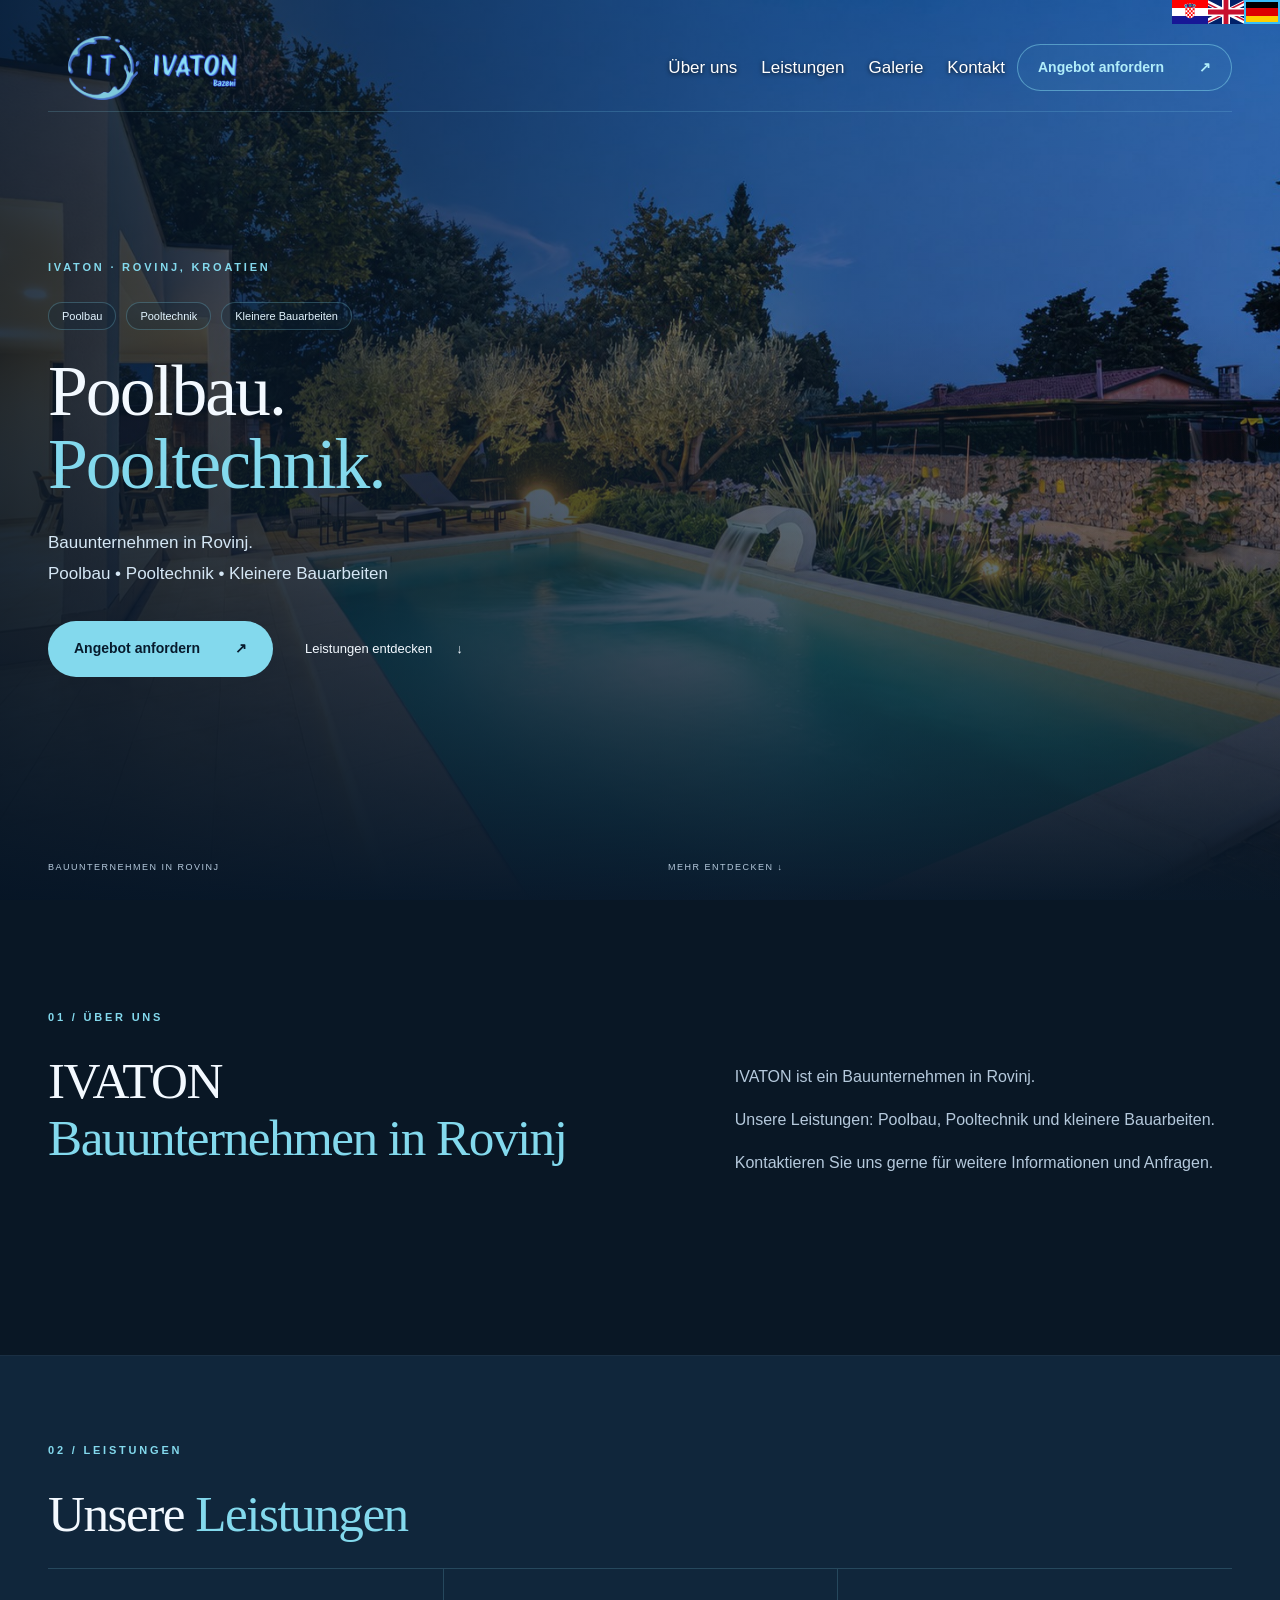
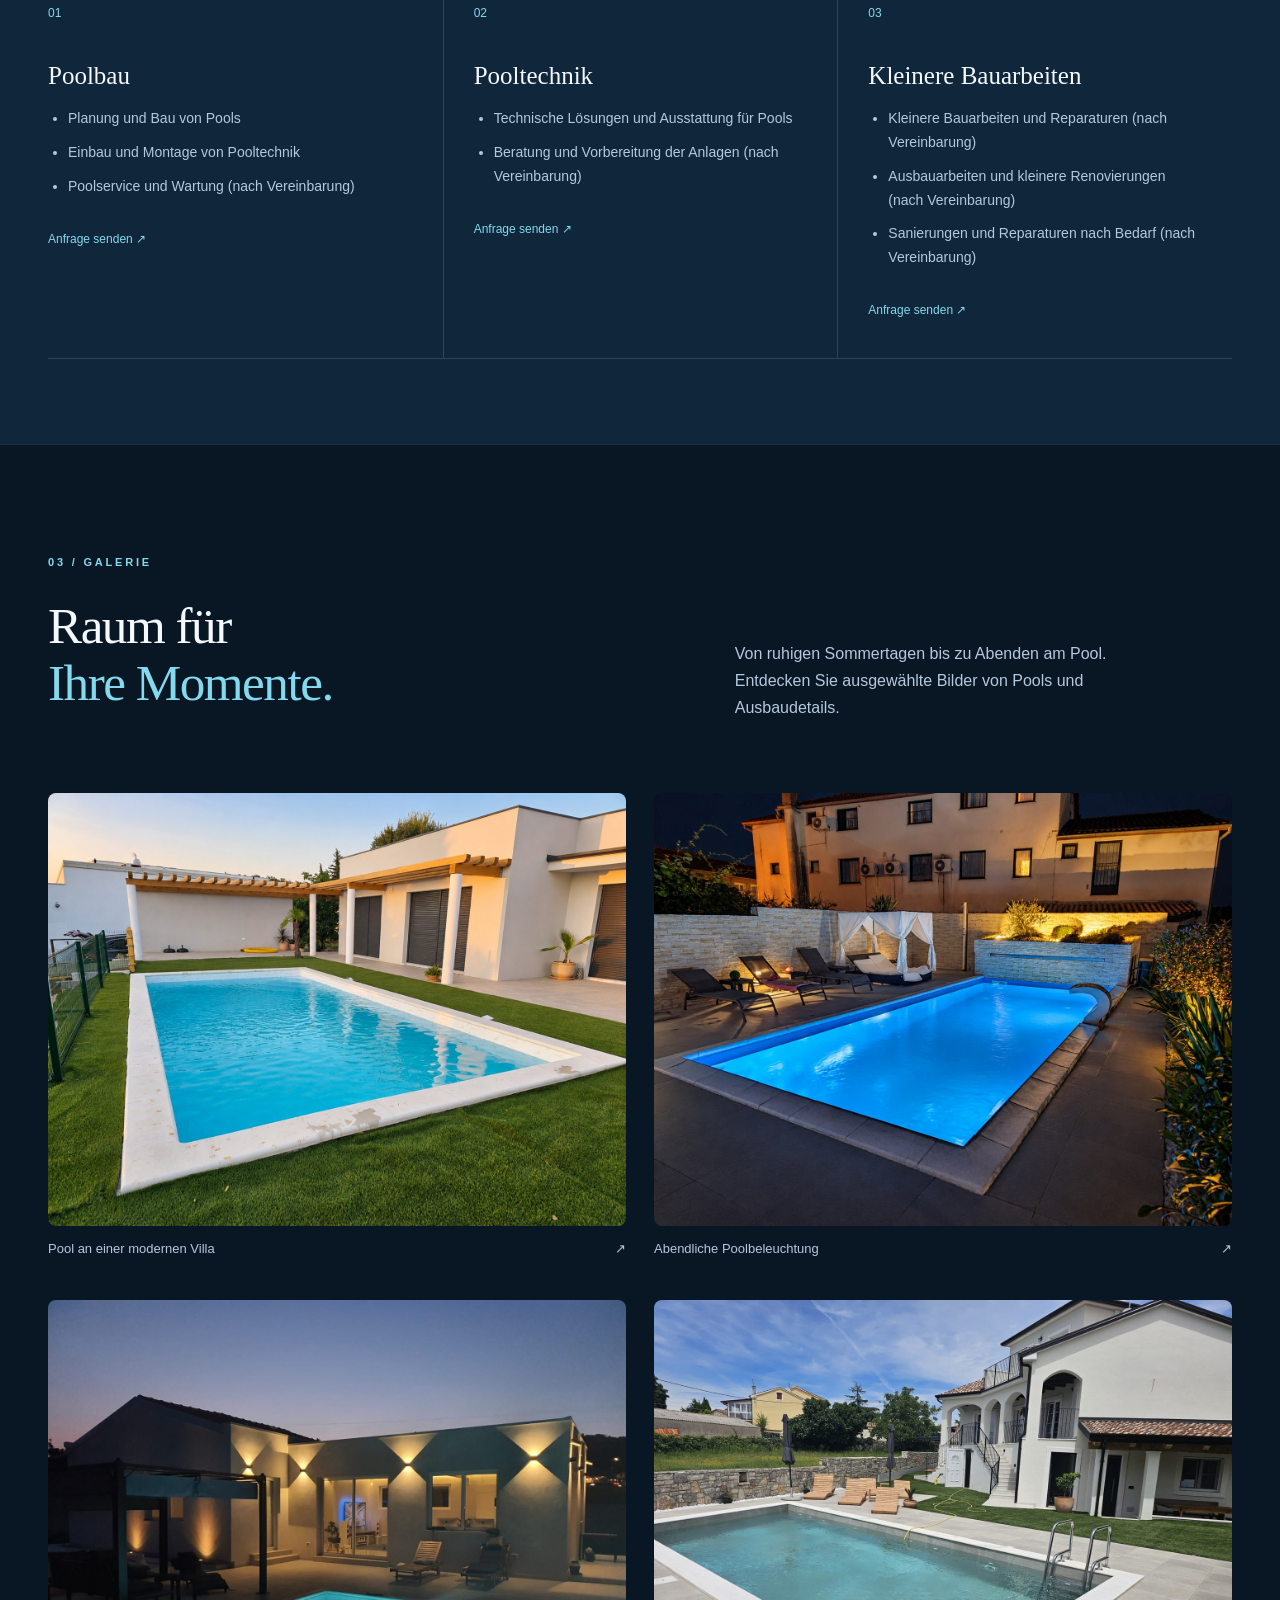
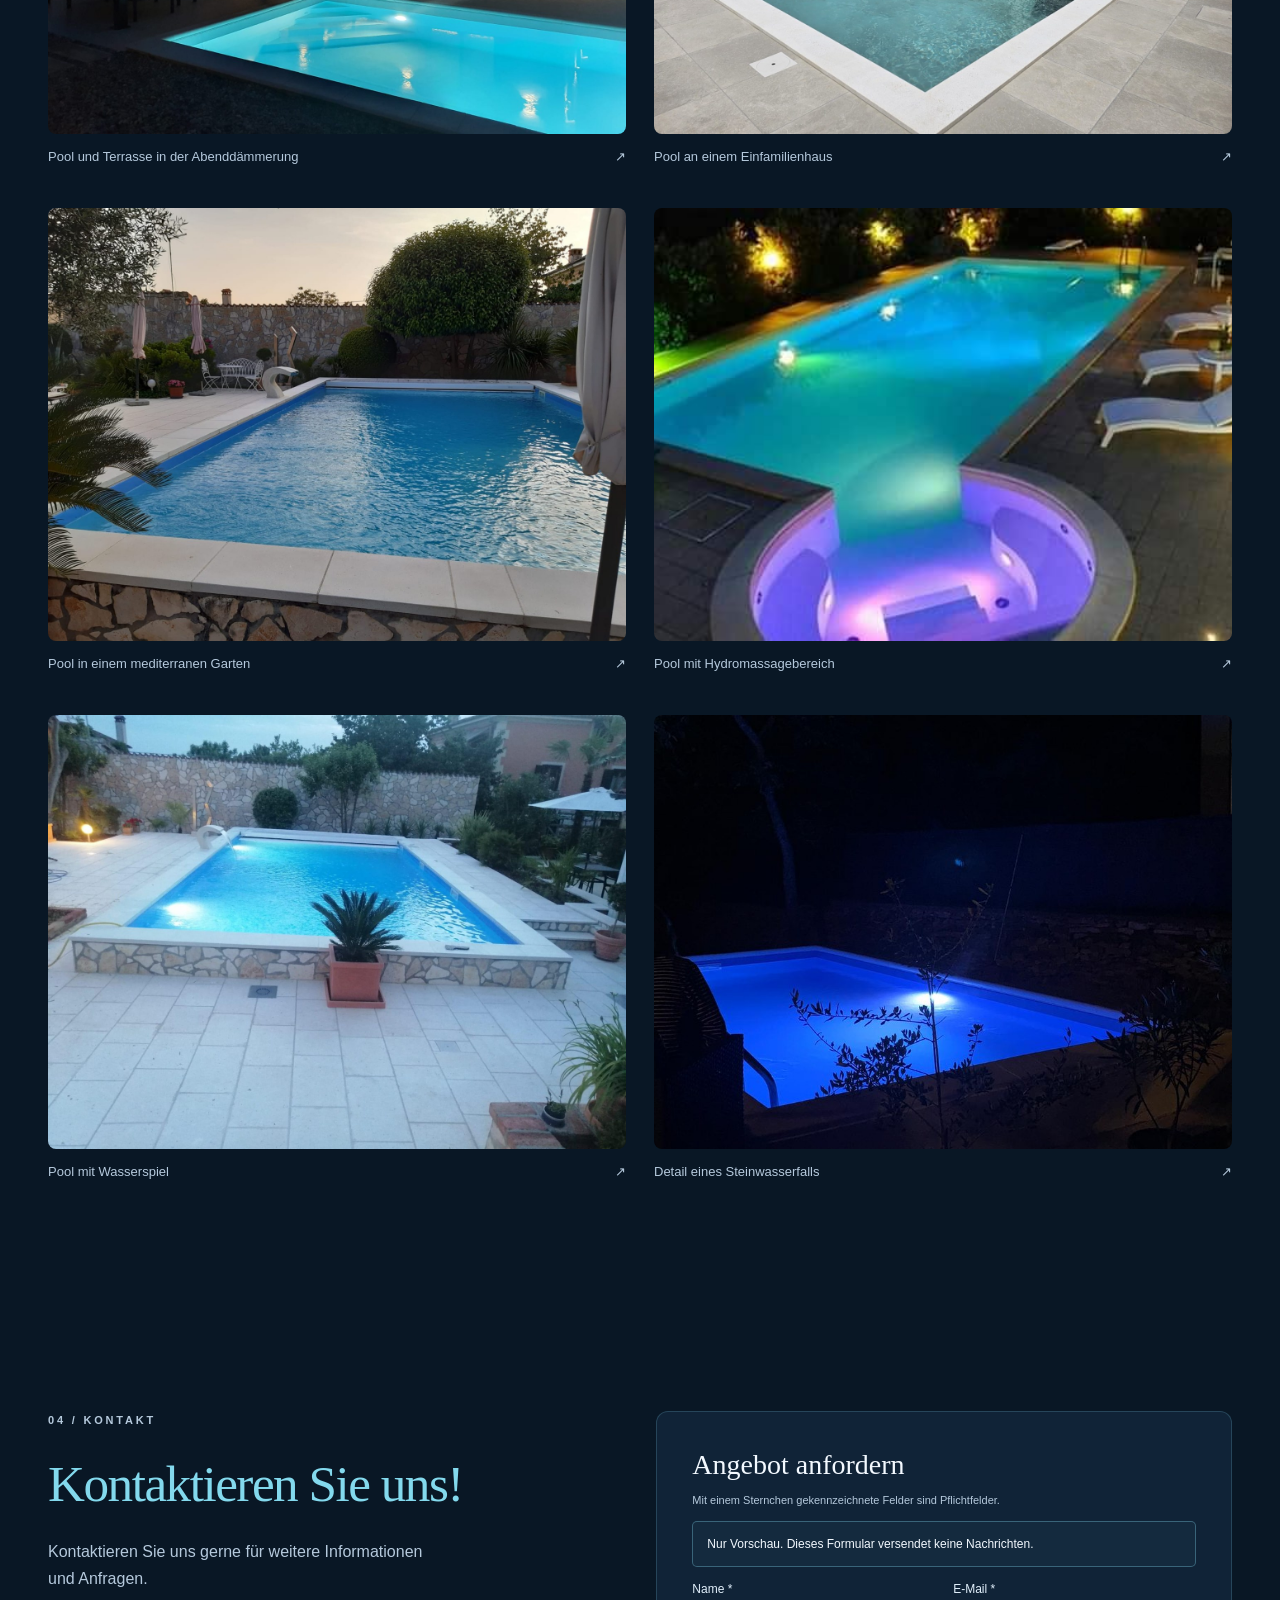
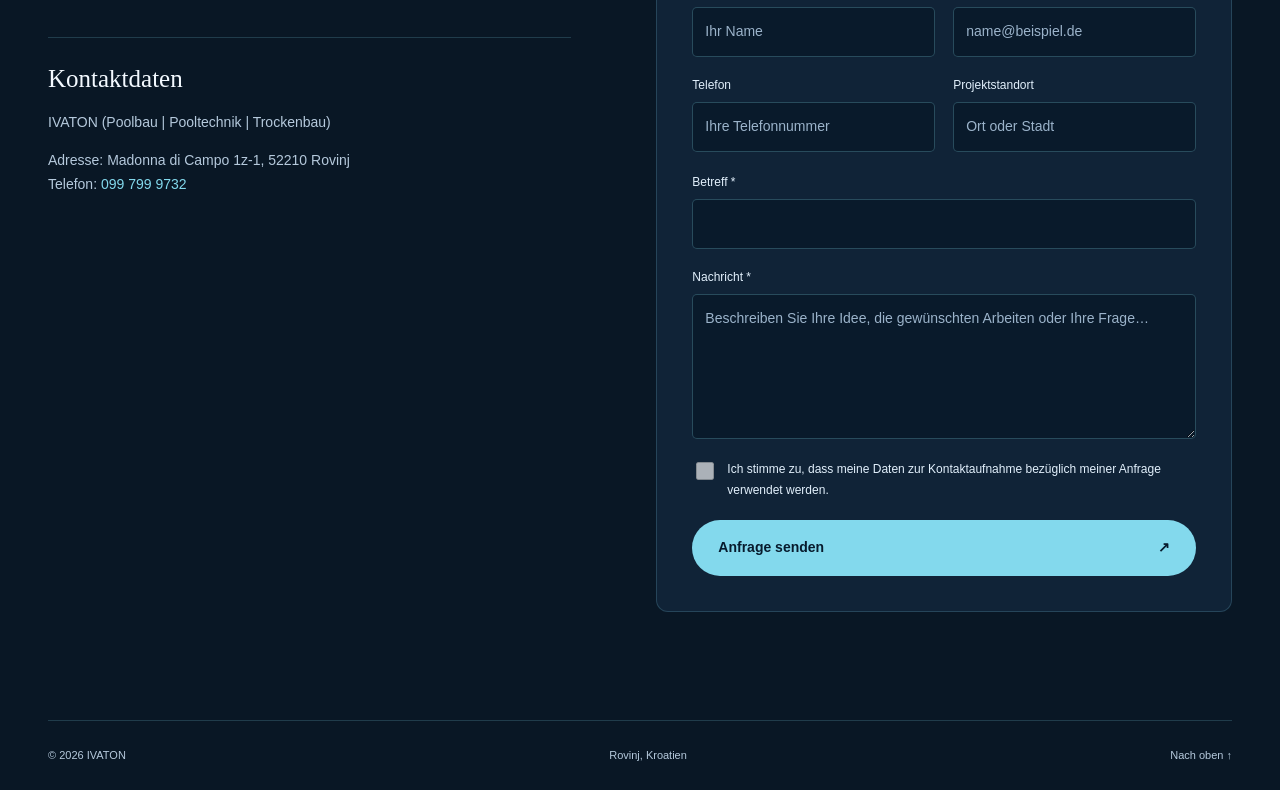
==== de.html @ 141ca396 "Add IVATON website preview" ====
<!doctype html>
<html lang="de">
<head>
  <meta charset="utf-8"><meta name="viewport" content="width=device-width, initial-scale=1">
  <title>IVATON | Poolbau und Pooltechnik</title>
  <meta name="description" content="IVATON ist ein Bauunternehmen in Rovinj. Poolbau, Pooltechnik und kleinere Bauarbeiten.">
  <link rel="stylesheet" href="css/ivaton.css">
  <link rel="stylesheet" href="css/ivaton-content.css">
  <link rel="stylesheet" href="css/ivaton-languages.css">
<meta name="robots" content="noindex, nofollow"><script src="js/preview.js" defer></script></head>
<body data-language-page="de">
<div class="language-switcher" role="group" aria-label="Language / Sprache / Jezik"><a href="hr.html" lang="hr" title="Hrvatski" aria-label="Hrvatski" data-language="hr"><img src="images/flags/hr.svg" alt="" width="24" height="16"><span>HR</span></a><a href="de.html" lang="de" title="Deutsch" aria-label="Deutsch" data-language="de" aria-current="true"><img src="images/flags/de.svg" alt="" width="24" height="16"><span>DE</span></a><a href="en.html" lang="en" title="English" aria-label="English" data-language="en"><img src="images/flags/gb.svg" alt="" width="24" height="16"><span>EN</span></a></div>
<a class="skip" href="#main">Zum Inhalt springen</a>
<header class="header wrap">
  <a class="logo-slot" href="index.html" aria-label="IVATON — Startseite"><img src="images/logo.png" alt="IVATON Bazeni" width="140" height="96"></a>
  <nav aria-label="Hauptnavigation"><a href="#o-nama">Über uns</a><a href="#usluge">Leistungen</a><a href="#galerija">Galerie</a><a href="#kontakt">Kontakt</a></nav>
  <a class="button small outline" href="#kontakt">Angebot anfordern <span aria-hidden="true">↗</span></a>

</header>
<main id="main">
<section class="hero" aria-labelledby="hero-title">
  <div class="hero-image" aria-hidden="true"></div>
  <div class="wrap hero-content">
    <p class="eyebrow">IVATON · ROVINJ, KROATIEN</p>
    <div class="tags"><span>Poolbau</span><span>Pooltechnik</span><span>Kleinere Bauarbeiten</span></div>
    <h1 id="hero-title">Poolbau.<br><em>Pooltechnik.</em></h1>
    <p class="hero-description">Bauunternehmen in Rovinj.<br>Poolbau • Pooltechnik • Kleinere Bauarbeiten</p>
    <div class="actions"><a class="button gold" href="#kontakt">Angebot anfordern <span aria-hidden="true">↗</span></a><a class="text-link" href="#usluge">Leistungen entdecken <span aria-hidden="true">↓</span></a></div>
  </div>
  <div class="hero-bottom wrap"><span>BAUUNTERNEHMEN IN ROVINJ</span><a href="#usluge">MEHR ENTDECKEN ↓</a><span></span></div>
</section>
<section id="o-nama" class="section wrap">
  <div class="section-heading"><div><p class="eyebrow">01 / ÜBER UNS</p><h2>IVATON<br><em>Bauunternehmen in Rovinj</em></h2></div><div class="about-copy"><p>IVATON ist ein Bauunternehmen in Rovinj.</p><p>Unsere Leistungen: Poolbau, Pooltechnik und kleinere Bauarbeiten.</p><p>Kontaktieren Sie uns gerne für weitere Informationen und Anfragen.</p></div></div>
</section>
<section id="usluge" class="approach"><div class="wrap">
  <p class="eyebrow">02 / LEISTUNGEN</p><h2>Unsere <em>Leistungen</em></h2>
  <div class="services">
<article><span class="number">01</span><h3>Poolbau</h3><ul><li>Planung und Bau von Pools</li><li>Einbau und Montage von Pooltechnik</li><li>Poolservice und Wartung (nach Vereinbarung)</li></ul><a href="#kontakt">Anfrage senden ↗</a></article>
<article><span class="number">02</span><h3>Pooltechnik</h3><ul><li>Technische Lösungen und Ausstattung für Pools</li><li>Beratung und Vorbereitung der Anlagen (nach Vereinbarung)</li></ul><a href="#kontakt">Anfrage senden ↗</a></article>
<article><span class="number">03</span><h3>Kleinere Bauarbeiten</h3><ul><li>Kleinere Bauarbeiten und Reparaturen (nach Vereinbarung)</li><li>Ausbauarbeiten und kleinere Renovierungen (nach Vereinbarung)</li><li>Sanierungen und Reparaturen nach Bedarf (nach Vereinbarung)</li></ul><a href="#kontakt">Anfrage senden ↗</a></article>
</div></div></section>
<section id="galerija" class="section wrap"><div class="section-heading"><div><p class="eyebrow">03 / GALERIE</p><h2>Raum für<br><em>Ihre Momente.</em></h2></div><p>Von ruhigen Sommertagen bis zu Abenden am Pool. Entdecken Sie ausgewählte Bilder von Pools und Ausbaudetails.</p></div><div class="pool-gallery"><a href="images/pool-101.jpg" target="_blank" rel="noopener" aria-label="Pool an einer modernen Villa — Foto öffnen"><figure><img src="images/pool-101.jpg" alt="Pool an einer modernen Villa" loading="lazy" decoding="async"><figcaption>Pool an einer modernen Villa<span aria-hidden="true"> ↗</span></figcaption></figure></a><a href="images/pool-045.jpg" target="_blank" rel="noopener" aria-label="Abendliche Poolbeleuchtung — Foto öffnen"><figure><img src="images/pool-045.jpg" alt="Abendliche Poolbeleuchtung" loading="lazy" decoding="async"><figcaption>Abendliche Poolbeleuchtung<span aria-hidden="true"> ↗</span></figcaption></figure></a><a href="images/pool-056.jpg" target="_blank" rel="noopener" aria-label="Pool und Terrasse in der Abenddämmerung — Foto öffnen"><figure><img src="images/pool-056.jpg" alt="Pool und Terrasse in der Abenddämmerung" loading="lazy" decoding="async"><figcaption>Pool und Terrasse in der Abenddämmerung<span aria-hidden="true"> ↗</span></figcaption></figure></a><a href="images/pool-103.jpg" target="_blank" rel="noopener" aria-label="Pool an einem Einfamilienhaus — Foto öffnen"><figure><img src="images/pool-103.jpg" alt="Pool an einem Einfamilienhaus" loading="lazy" decoding="async"><figcaption>Pool an einem Einfamilienhaus<span aria-hidden="true"> ↗</span></figcaption></figure></a><a href="images/pool-067.jpg" target="_blank" rel="noopener" aria-label="Pool in einem mediterranen Garten — Foto öffnen"><figure><img src="images/pool-067.jpg" alt="Pool in einem mediterranen Garten" loading="lazy" decoding="async"><figcaption>Pool in einem mediterranen Garten<span aria-hidden="true"> ↗</span></figcaption></figure></a><a href="images/pool-053.jpg" target="_blank" rel="noopener" aria-label="Pool mit Hydromassagebereich — Foto öffnen"><figure><img src="images/pool-053.jpg" alt="Pool mit Hydromassagebereich" loading="lazy" decoding="async"><figcaption>Pool mit Hydromassagebereich<span aria-hidden="true"> ↗</span></figcaption></figure></a><a href="images/pool-051.jpg" target="_blank" rel="noopener" aria-label="Pool mit Wasserspiel — Foto öffnen"><figure><img src="images/pool-051.jpg" alt="Pool mit Wasserspiel" loading="lazy" decoding="async"><figcaption>Pool mit Wasserspiel<span aria-hidden="true"> ↗</span></figcaption></figure></a><a href="images/pool-058.jpg" target="_blank" rel="noopener" aria-label="Detail eines Steinwasserfalls — Foto öffnen"><figure><img src="images/pool-058.jpg" alt="Detail eines Steinwasserfalls" loading="lazy" decoding="async"><figcaption>Detail eines Steinwasserfalls<span aria-hidden="true"> ↗</span></figcaption></figure></a></div></section>
<section id="kontakt" class="section wrap contact-grid">
  <div><p class="eyebrow">04 / KONTAKT</p><h2><em>Kontaktieren Sie uns!</em></h2><p>Kontaktieren Sie uns gerne für weitere Informationen und Anfragen.</p><div class="contact-note"><h3>Kontaktdaten</h3><p>IVATON (Poolbau | Pooltechnik | Trockenbau)</p><address>Adresse: Madonna di Campo 1z-1, 52210 Rovinj<br>Telefon: <a href="tel:+385997999732">099 799 9732</a></address></div></div>
  <form aria-describedby="preview-notice">
    <h3>Angebot anfordern</h3><p class="form-intro">Mit einem Sternchen gekennzeichnete Felder sind Pflichtfelder.</p>
    <p class="notice" id="preview-notice">Nur Vorschau. Dieses Formular versendet keine Nachrichten.</p>
    
    
    
    
    
    <div class="form-grid">
      <div><label for="name">Name *</label><input id="name" required maxlength="100" autocomplete="name" placeholder="Ihr Name" aria-describedby="name-error" disabled><small id="name-error" class="field-error"></small></div>
      <div><label for="email">E-Mail *</label><input id="email" type="email" required maxlength="254" autocomplete="email" placeholder="name@beispiel.de" aria-describedby="email-error" disabled><small id="email-error" class="field-error"></small></div>
      <div><label for="phone">Telefon</label><input id="phone" type="tel" maxlength="40" autocomplete="tel" placeholder="Ihre Telefonnummer" disabled><small class="field-error"></small></div>
      <div><label for="location">Projektstandort</label><input id="location" maxlength="150" placeholder="Ort oder Stadt" disabled><small class="field-error"></small></div>
    </div>
    <label for="subject">Betreff *</label><input id="subject" required maxlength="150" aria-describedby="subject-error" disabled><small id="subject-error" class="field-error"></small>
    <label for="message">Nachricht *</label><textarea id="message" required maxlength="5000" rows="5" placeholder="Beschreiben Sie Ihre Idee, die gewünschten Arbeiten oder Ihre Frage…" aria-describedby="message-error" disabled></textarea><small id="message-error" class="field-error"></small>
    <label class="consent" for="consent"><input id="consent" type="checkbox" required aria-describedby="consent-error" disabled><span>Ich stimme zu, dass meine Daten zur Kontaktaufnahme bezüglich meiner Anfrage verwendet werden.</span></label><small id="consent-error" class="field-error"></small>
    <button class="button gold submit" type="button" disabled>Anfrage senden <span aria-hidden="true">↗</span></button>
  </form>
</section>
</main>
<footer class="wrap footer"><span>© <span>2026</span> IVATON</span><span>Rovinj, Kroatien</span><a href="#main">Nach oben ↑</a></footer>
</body></html>
---- css/ivaton.css ----
/* IVATON: theme, page components and responsive content. */

:root {
    --bg: #091725;
    --surface: #10263b;
    --text: #f3f9ff;
    --muted: #b5c9dc;
    --gold: #83d9ed;
    --line: #83d9ed30;
}

* {
    box-sizing: border-box;
}

html {
    scroll-behavior: smooth;
    scroll-padding-top: 30px;
}

body {
    margin: 0;
    background: var(--bg);
    color: var(--text);
    font: 16px/1.7 Arial,Helvetica,sans-serif;
}

a {
    color: inherit;
    text-decoration: none;
}

button, input, textarea {
    font: inherit;
}

a, button, input, textarea {
    -webkit-tap-highlight-color: transparent;
}

a:focus-visible, button:focus-visible, input:focus-visible, textarea:focus-visible {
    outline: 2px solid var(--gold);
    outline-offset: 5px;
}

.wrap {
    width: min(1240px,calc(100% - 96px));
    margin: auto;
}

.text-link:hover {
    color: var(--gold);
}

.button {
    display: inline-flex;
    align-items: center;
    justify-content: space-between;
    gap: 35px;
    padding: 15px 25px;
    border-radius: 40px;
    font-size: 14px;
    font-weight: 600;
    border: 1px solid transparent;
    cursor: pointer;
    transition: background .2s,transform .2s;
}

.button:hover {
    transform: translateY(-2px);
}

.gold {
    background: #83d9ed;
    color: #071b2d;
}

.gold:hover {
    background: #b0edfa;
}

.small {
    padding: 11px 20px;
}

.outline {
    border-color: #83d9ed80;
    color: #b0edfa;
    background: #83d9ed0a;
}

.hero {
    position: relative;
    min-height: 850px;
    min-height: max(800px,100svh);
    display: flex;
    align-items: center;
    isolation: isolate;
    background: #10263b;
}

.hero-image {
    position: absolute;
    inset: 0;
    z-index: -1;
    background: linear-gradient(90deg, #061526d9 0%, #0b203878 60%, #081a3040),
        linear-gradient(0deg, #091725 0%, transparent 65%),
        url('../images/pool-033.jpg') center 55% / cover no-repeat;
}

.hero-content {
    padding-top: 145px;
    padding-bottom: 110px;
}

.eyebrow {
    font-size: 11px;
    font-weight: 600;
    letter-spacing: 2.8px;
    color: var(--gold);
    margin: 0 0 25px;
}

.tags {
    display: flex;
    gap: 10px;
    flex-wrap: wrap;
    margin-bottom: 25px;
}

.tags span {
    border: 1px solid #ffffff2a;
    border-radius: 30px;
    padding: 4px 13px;
    font-size: 11px;
    color: #e2f4ff;
    border-color: #83d9ed40;
    background: #10263b50;
}

h1, h2, h3, p {
    margin-top: 0;
}

h1, h2 {
    font-family: Georgia,'Times New Roman',serif;
    font-weight: 400;
    letter-spacing: -2px;
}

h1 {
    font-size: clamp(62px,6.8vw,100px);
    line-height: 1.01;
    margin-bottom: 28px;
}

em {
    font-style: normal;
    color: var(--gold);
}

.hero-description {
    font-size: 17px;
    max-width: 560px;
    line-height: 1.8;
    color: #d5e7f5;
}

.actions {
    display: flex;
    align-items: center;
    gap: 32px;
    margin-top: 32px;
}

.text-link {
    font-size: 13px;
    display: flex;
    gap: 24px;
}

.hero-bottom {
    position: absolute;
    bottom: 25px;
    left: 0;
    right: 0;
    display: flex;
    justify-content: space-between;
    gap: 16px;
    font-size: 9px;
    letter-spacing: 1.5px;
    color: #bdc8be;
}

.hero-bottom span:last-child {
    letter-spacing: 0;
    color: #9ba99f;
}

.section {
    padding-top: 108px;
    padding-bottom: 108px;
}

h2 {
    font-size: clamp(36px,4vw,55px);
    line-height: 1.12;
    margin-bottom: 26px;
    letter-spacing: -1.5px;
}

.section-heading {
    display: grid;
    grid-template-columns: 1.2fr 1fr;
    gap: 90px;
    align-items: end;
    margin-bottom: 55px;
}

.section-heading>p {
    color: var(--muted);
    max-width: 390px;
}

.services {
    display: grid;
    grid-template-columns: repeat(3,1fr);
    border-top: 1px solid var(--line);
    border-bottom: 1px solid var(--line);
}

.services article {
    padding: 34px 28px 36px 0;
}

.services article+article {
    padding-left: 30px;
    border-left: 1px solid var(--line);
}

.number {
    color: var(--gold);
    font-size: 12px;
    display: block;
    margin-bottom: 36px;
}

h3 {
    font-family: Georgia,'Times New Roman',serif;
    font-size: 25px;
    font-weight: 400;
    line-height: 1.3;
    margin-bottom: 15px;
}

.services p {
    font-size: 14px;
    color: var(--muted);
    min-height: 76px;
}

.services a {
    color: var(--gold);
    font-size: 12px;
}

.approach {
    border-block: 1px solid #ffffff0b;
    padding: 85px 0;
    background: #10263b;
}

.approach-grid {
    display: grid;
    grid-template-columns: 1fr 1fr;
    gap: 100px;
}

.approach-grid>div>p:last-child {
    max-width: 430px;
    color: var(--muted);
}

ol {
    padding: 0;
    margin: 0;
    list-style: none;
}

ol li {
    display: flex;
    gap: 26px;
    padding: 22px 0;
    border-bottom: 1px solid var(--line);
}

ol li:first-child {
    padding-top: 0;
}

ol span {
    font-size: 12px;
    color: var(--gold);
    padding-top: 5px;
}

ol h3 {
    font-size: 22px;
    margin-bottom: 8px;
}

ol p {
    font-size: 14px;
    color: var(--muted);
    margin-bottom: 0;
}

.contact-grid {
    display: grid;
    grid-template-columns: 1fr 1.1fr;
    gap: 85px;
}

.contact-grid>div>p {
    max-width: 390px;
    color: var(--muted);
}

.contact-note {
    margin-top: 45px;
    padding-top: 25px;
    border-top: 1px solid var(--line);
}

.contact-note>span {
    font-size: 12px;
    letter-spacing: 3px;
    color: var(--gold);
}

.contact-note p {
    font-size: 14px;
    color: var(--muted);
    margin-top: 12px;
}

form {
    border: 1px solid var(--line);
    padding: 35px;
    border-radius: 12px;
    background: #102337;
}

form h3 {
    font-size: 28px;
    margin-bottom: 8px;
}

.form-intro, .privacy-note {
    font-size: 11px;
    color: var(--muted);
}

.form-grid {
    display: grid;
    grid-template-columns: 1fr 1fr;
    gap: 18px;
    margin-bottom: 20px;
}

label {
    display: block;
    font-size: 12px;
    margin-bottom: 7px;
    color: #e2f0fc;
}

input, textarea {
    display: block;
    width: 100%;
    border: 1px solid #ffffff2b;
    border-radius: 5px;
    padding: 12px;
    font-size: 14px;
    background: #091a2b;
    border-color: #83d9ed40;
    color: #f3f9ff;
}

input::placeholder, textarea::placeholder {
    color: #9bb3ca;
}

textarea {
    resize: vertical;
    min-height: 125px;
}

.privacy-note {
    margin: 16px 0;
}

.submit {
    width: 100%;
}

.notice {
    border: 1px solid #c9ae7255;
    padding: 12px 14px;
    font-size: 12px;
    border-radius: 5px;
    border-color: #83d9ed55;
    background: #83d9ed0a;
}

.success {
    border-color: #7fbfa1;
    color: #afe1c7;
}

.error, .field-error {
    color: #ffc0b2;
}

.field-error {
    display: block;
    font-size: 12px;
}

.trap {
    position: absolute;
    left: -10000px;
    width: 1px;
    height: 1px;
    overflow: hidden;
}

.footer {
    border-top: 1px solid var(--line);
    padding-block: 25px;
    display: flex;
    justify-content: space-between;
    font-size: 11px;
    color: var(--muted);
}

.skip {
    position: fixed;
    top: -100px;
    left: 10px;
    z-index: 10;
    background: var(--bg);
    padding: 15px;
}

.skip:focus {
    top: 10px;
}

@media(max-width:900px) {
    .wrap {
        width: calc(100% - 48px);
    }

    .section-heading, .approach-grid, .contact-grid {
        gap: 35px;
    }

    .contact-grid {
        grid-template-columns: 1fr 1.15fr;
    }

    form {
        padding: 25px;
    }

    .form-grid {
        grid-template-columns: 1fr;
    }

    .hero {
        min-height: 800px;
    }

    .hero-content {
        padding-top: 140px;
    }
}

@media(max-width:640px) {
    .wrap {
        width: calc(100% - 40px);
    }

    .hero {
        min-height: 780px;
        min-height: 100svh;
    }

    .hero-content {
        padding-top: 140px;
        padding-bottom: 110px;
    }

    h1 {
        font-size: clamp(55px,13vw,78px);
    }

    .hero-description {
        font-size: 15px;
    }

    .eyebrow {
        font-size: 9px;
        letter-spacing: 2px;
    }

    .hero-bottom>span:first-child {
        display: none;
    }

    .hero-bottom {
        font-size: 8px;
    }

    .actions {
        gap: 23px;
    }

    .button {
        gap: 22px;
    }

    .desktop {
        display: none;
    }

    .section {
        padding-block: 65px;
    }

    .section-heading, .approach-grid, .contact-grid {
        grid-template-columns: 1fr;
        gap: 25px;
    }

    .section-heading {
        margin-bottom: 30px;
    }

    .services {
        grid-template-columns: 1fr;
    }

    .services article, .services article+article {
        padding: 25px 0;
        border-left: 0;
        border-bottom: 1px solid var(--line);
    }

    .services article:last-child {
        border-bottom: 0;
    }

    .number {
        margin-bottom: 18px;
    }

    .services p {
        min-height: 0;
    }

    .approach {
        padding-block: 60px;
    }

    .contact-note {
        margin-top: 20px;
    }

    form {
        padding: 24px 20px;
    }

    .footer>span:nth-child(2) {
        display: none;
    }
}

@media(prefers-reduced-motion:reduce) {
    html {
        scroll-behavior: auto;
    }

    * {
        transition: none!important;
    }
}

.pool-gallery {
    display: grid;
    grid-template-columns: repeat(2,minmax(0,1fr));
    gap: 28px;
}

.pool-gallery figure {
    margin: 0;
}

.pool-gallery img {
    width: 100%;
    height: auto;
    aspect-ratio: 4/3;
    object-fit: cover;
    display: block;
    border-radius: 8px;
}

.pool-gallery figcaption {
    display: flex;
    justify-content: space-between;
    padding: 12px 0;
    color: var(--muted);
    font-size: 13px;
}

.pool-gallery a:hover figcaption {
    color: var(--gold);
}

@media(max-width:640px) {
    .pool-gallery {
        grid-template-columns: 1fr;
        gap: 20px;
    }
}

.outline:hover {
    background: #83d9ed20;
}

.hero-bottom, .hero-bottom span:last-child {
    color: #b5c9dc;
}

.notice.success {
    border-color: #7fbfa1;
    color: #afe1c7;
}

.notice.error {
    border-color: #ffc0b280;
    color: #ffc0b2;
}

@media (max-width: 760px) {
    .hero-content {
        padding-top: 190px;
    }
}
---- css/ivaton-content.css ----
/* IVATON: company copy and enquiry form details. */

.about-copy {
    color: var(--muted);
}

.services ul {
    padding-left: 20px;
    color: var(--muted);
    font-size: 14px;
    margin-bottom: 25px;
}

.services li {
    margin-bottom: 10px;
}

address {
    font-style: normal;
    font-size: 14px;
    color: var(--muted);
}

address a {
    color: var(--gold);
}

.consent {
    display: flex;
    align-items: flex-start;
    gap: 10px;
    margin: 20px 0;
    font-size: 12px;
}

.consent input {
    width: 18px;
    height: 18px;
    flex: 0 0 18px;
    margin-top: 3px;
    accent-color: var(--gold);
}

#subject {
    margin-bottom: 8px;
}

#subject-error {
    margin-bottom: 18px;
}

.hero h1 {
    font-size: clamp(42px,5.6vw,82px);
}

@media(max-width:640px) {
    .hero h1 {
        font-size: clamp(34px,8.6vw,55px);
    }
}
---- css/ivaton-languages.css ----
/* IVATON: header, navigation and language selection.
   Load after ivaton.css and ivaton-content.css. */

.header {
    position: absolute;
    z-index: 2;
    top: 24px;
    left: 0;
    right: 0;
    display: flex;
    flex-wrap: nowrap;
    align-items: center;
    justify-content: space-between;
    height: 88px;
    min-height: 88px;
    padding-block: 0;
    gap: 12px;
    border-bottom: 1px solid var(--line);
}

.header .logo-slot {
    display: flex;
    align-items: center;
    width: clamp(96px, 22vw, 210px);
    height: 64px;
    flex-shrink: 0;
    overflow: hidden;
}

.header .logo-slot img {
    display: block;
    width: 100%;
    height: 100%;
    object-fit: contain;
}

.header > nav {
    display: flex;
    flex-wrap: wrap;
    align-items: center;
    justify-content: flex-end;
    width: auto;
    margin-left: auto;
    padding: 0;
    gap: 4px 24px;
    font-size: 17px;
    font-weight: 500;
    line-height: 1.4;
}

.header > nav a {
    display: inline-flex;
    align-items: center;
    min-height: 44px;
    white-space: nowrap;
    color: #ffffff;
    text-shadow: 0 1px 4px rgba(0, 0, 0, 0.8);
}

.header > nav a:hover {
    color: #b0edfa;
    text-decoration: underline;
    text-underline-offset: 5px;
}

.header > nav a:focus-visible {
    outline: 2px solid #83d9ed;
    outline-offset: 4px;
}

/* Flags sit outside the header, touching the page's top-right edges. */
body > .language-switcher {
    position: absolute;
    top: 0;
    right: 0;
    z-index: 10;
    display: flex;
    align-items: center;
    flex-shrink: 0;
    gap: 0;
    margin: 0;
    padding: 0;
}

body > .language-switcher a {
    position: relative;
    display: flex;
    align-items: center;
    gap: 0;
    margin: 0;
    padding: 0;
    border: 0;
    border-radius: 0;
    background: transparent;
    color: var(--text);
    font: 600 12px/1.2 system-ui, sans-serif;
}

body > .language-switcher a span {
    display: none;
}

body > .language-switcher img {
    display: block;
    width: 36px;
    height: 24px;
    object-fit: cover;
    border-radius: 0;
}

body > .language-switcher a[aria-current="true"]::after {
    content: "";
    position: absolute;
    inset: 0;
    border: 2px solid #38bdf8;
    pointer-events: none;
}

body > .language-switcher a:focus-visible {
    outline: 2px solid var(--gold);
    outline-offset: 3px;
}

body > .language-switcher a[href="hr.html"] { order: 1; }
body > .language-switcher a[href="en.html"] { order: 2; }
body > .language-switcher a[href="de.html"] { order: 3; }

@media (max-width: 1150px) {
    .header > .button { display: none; }
}

@media (max-width: 600px) {
    .header > nav {
        font-size: 16px;
        gap: 0 14px;
    }
}

@media (max-width: 480px) {
    .header > nav { min-width: 0; }
}
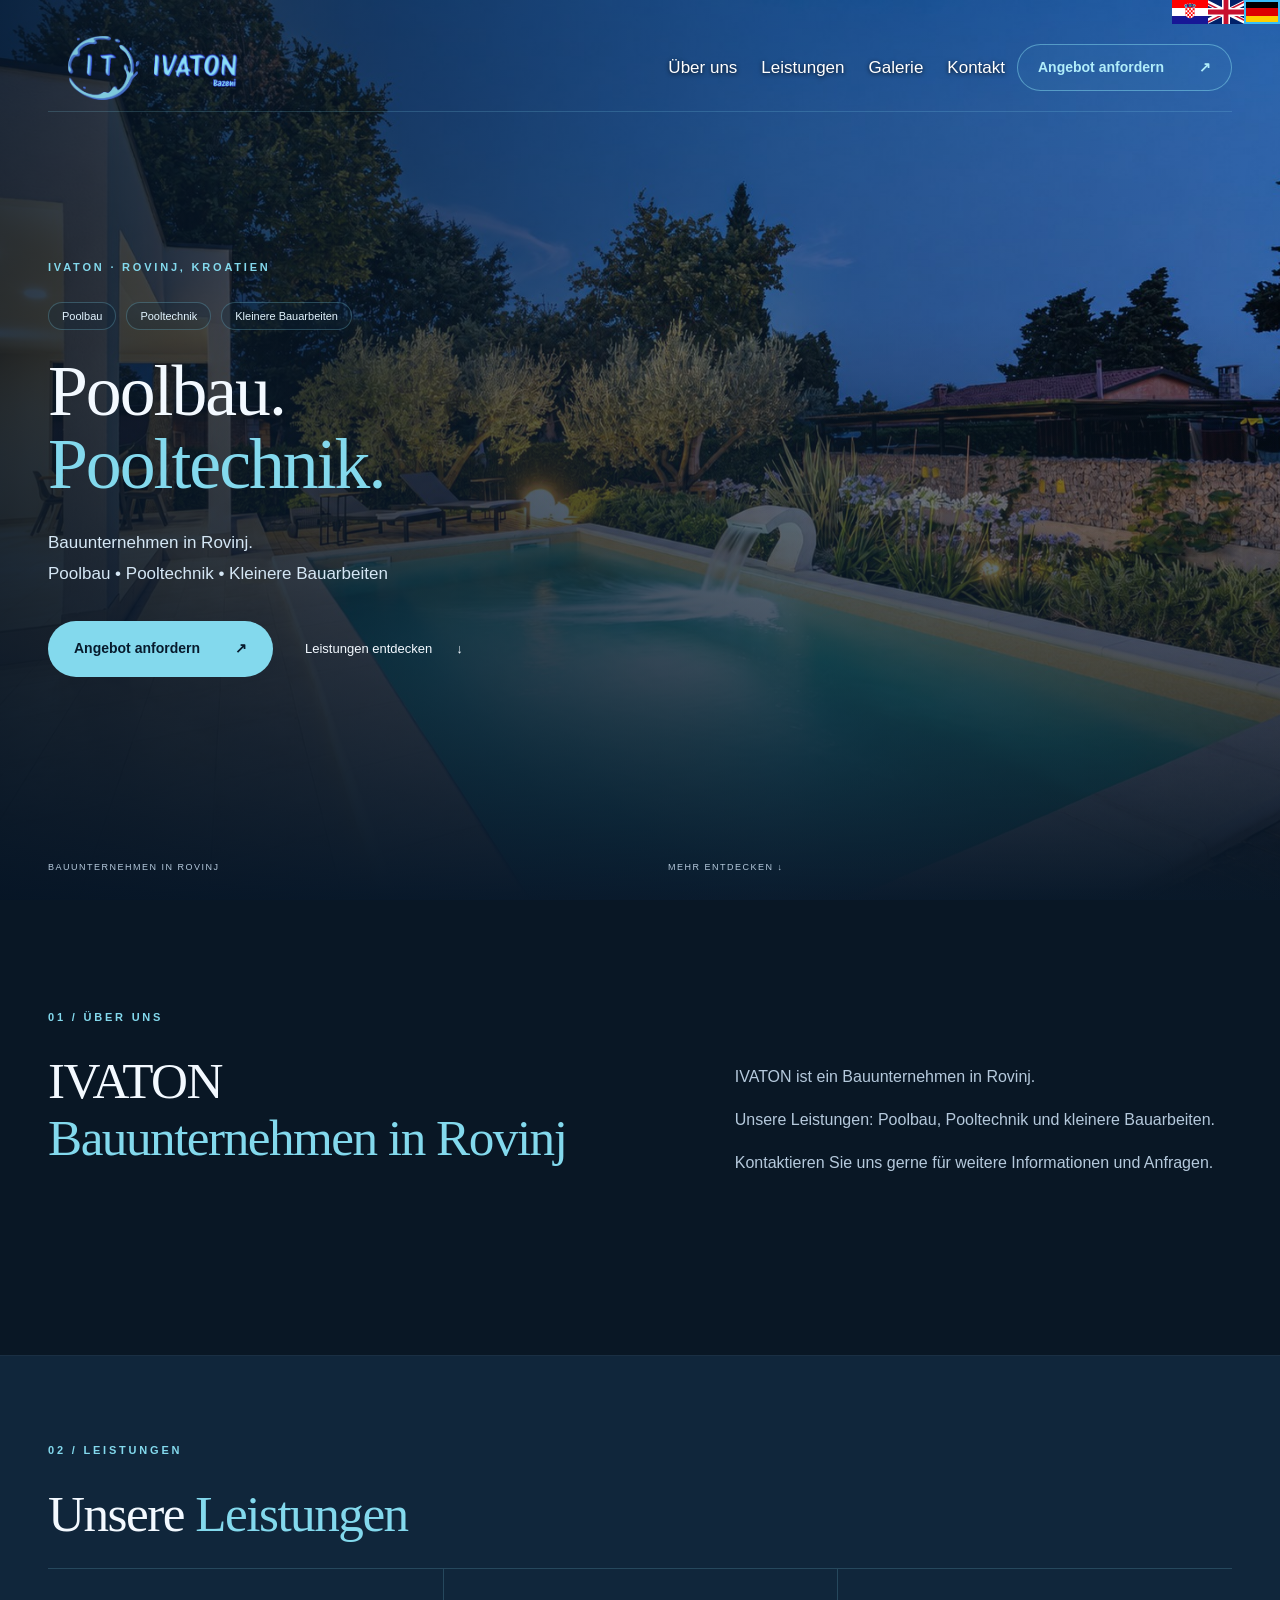
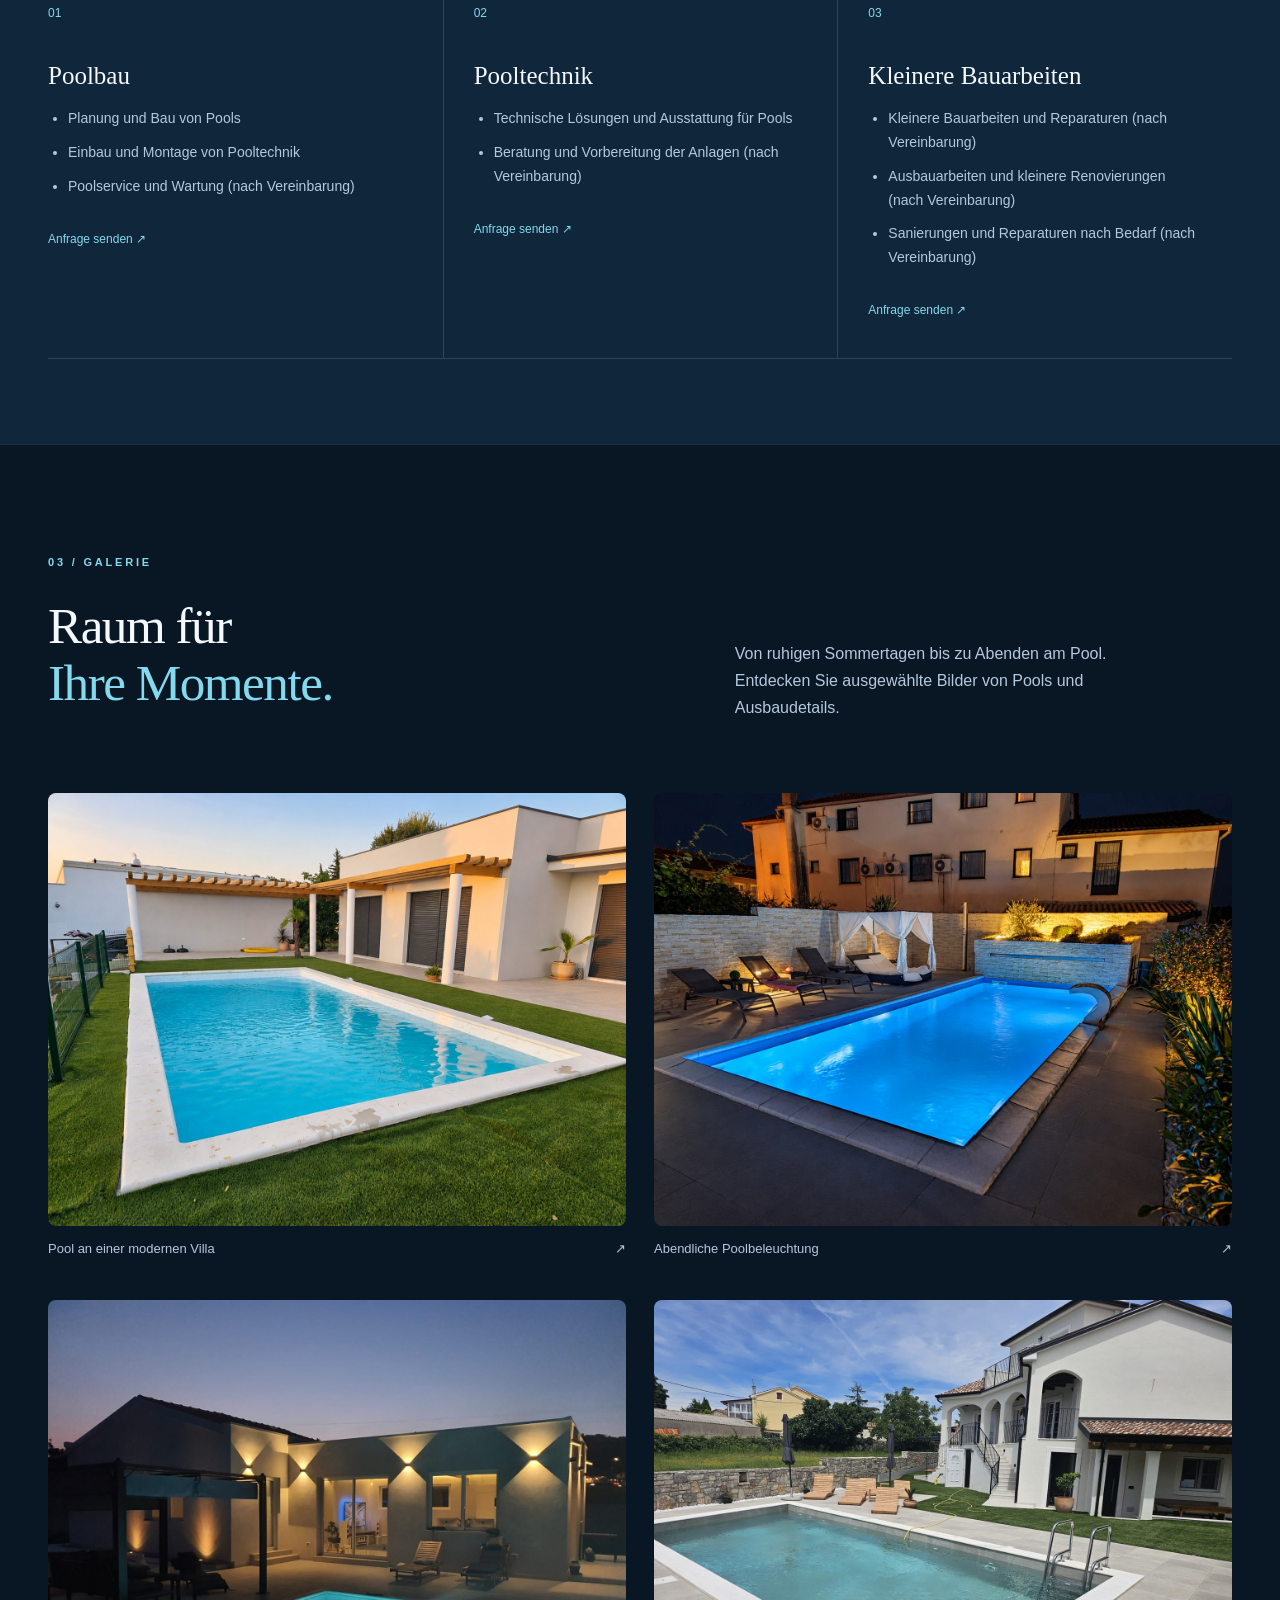
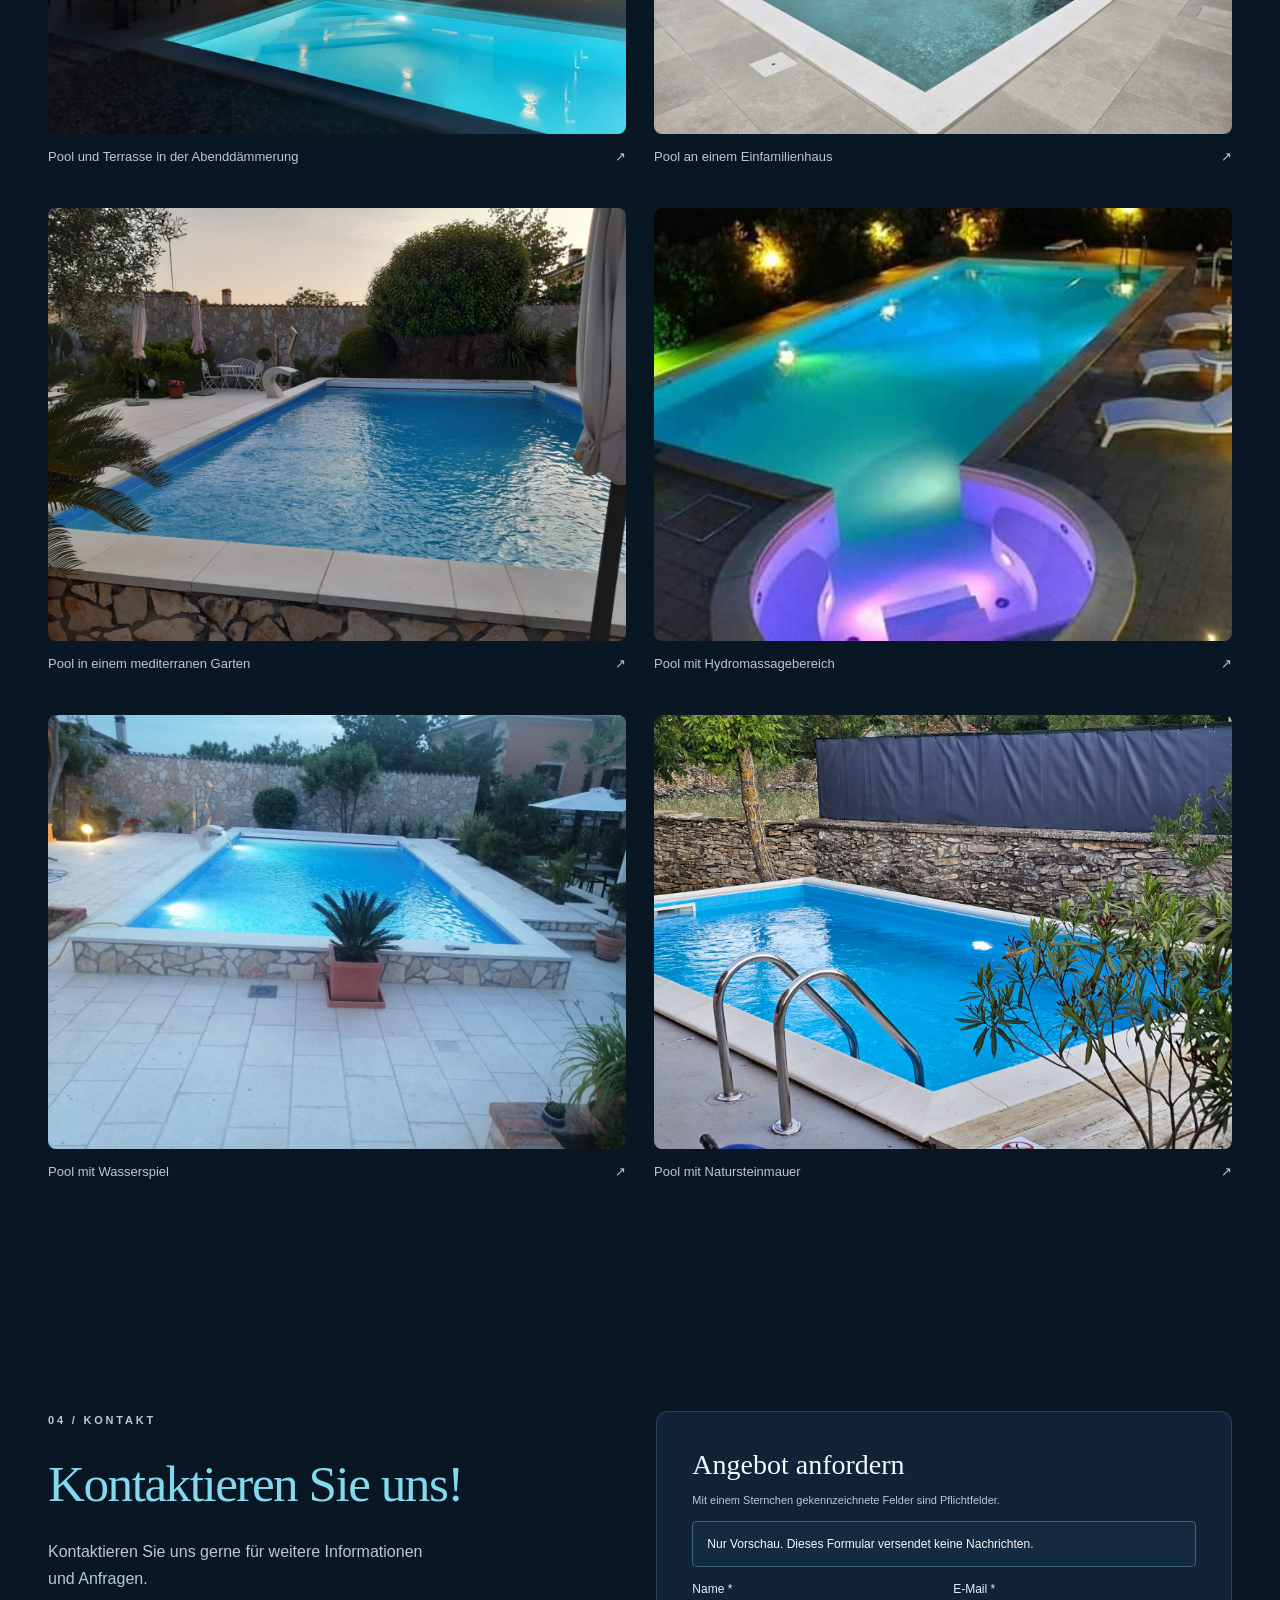
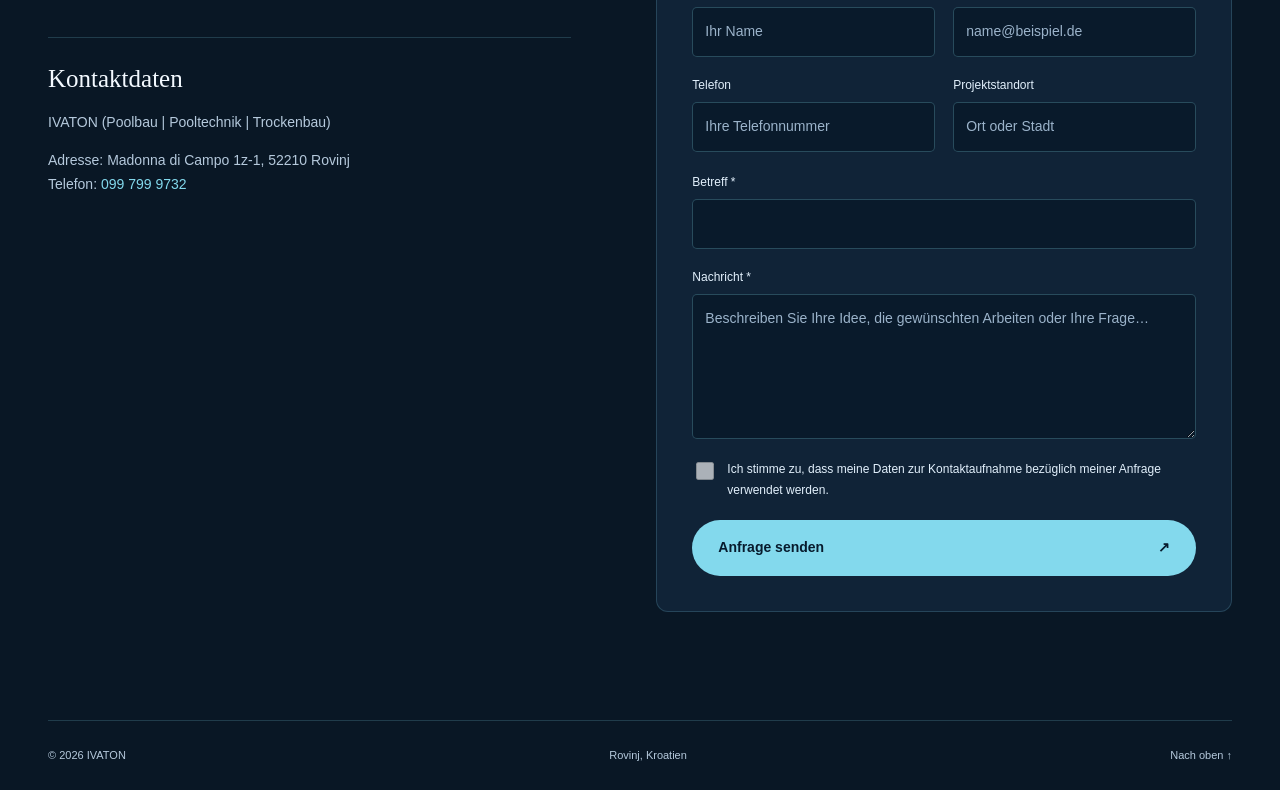
==== commit cacd9d48: "Replace waterfall detail with pool beside stone wall" ====
--- a/de.html
+++ b/de.html
@@ -6,8 +6,13 @@
   <meta name="description" content="IVATON ist ein Bauunternehmen in Rovinj. Poolbau, Pooltechnik und kleinere Bauarbeiten.">
   <link rel="stylesheet" href="css/ivaton.css">
   <link rel="stylesheet" href="css/ivaton-content.css">
-  <link rel="stylesheet" href="css/ivaton-languages.css">
-<meta name="robots" content="noindex, nofollow"><script src="js/preview.js" defer></script></head>
+  <link rel="stylesheet" href="css/ivaton-languages.css?v=logo-20261008-b">
+<meta name="robots" content="noindex, nofollow"><script src="js/preview.js" defer></script>
+<!-- IVATON MOBILE MENU START -->
+<link rel="stylesheet" href="css/ivaton-mobile-menu.css?v=burger-3">
+<script defer src="js/ivaton-mobile-menu.js?v=burger-3"></script>
+<!-- IVATON MOBILE MENU END -->
+</head>
 <body data-language-page="de">
 <div class="language-switcher" role="group" aria-label="Language / Sprache / Jezik"><a href="hr.html" lang="hr" title="Hrvatski" aria-label="Hrvatski" data-language="hr"><img src="images/flags/hr.svg" alt="" width="24" height="16"><span>HR</span></a><a href="de.html" lang="de" title="Deutsch" aria-label="Deutsch" data-language="de" aria-current="true"><img src="images/flags/de.svg" alt="" width="24" height="16"><span>DE</span></a><a href="en.html" lang="en" title="English" aria-label="English" data-language="en"><img src="images/flags/gb.svg" alt="" width="24" height="16"><span>EN</span></a></div>
 <a class="skip" href="#main">Zum Inhalt springen</a>
@@ -39,7 +44,7 @@
 <article><span class="number">02</span><h3>Pooltechnik</h3><ul><li>Technische Lösungen und Ausstattung für Pools</li><li>Beratung und Vorbereitung der Anlagen (nach Vereinbarung)</li></ul><a href="#kontakt">Anfrage senden ↗</a></article>
 <article><span class="number">03</span><h3>Kleinere Bauarbeiten</h3><ul><li>Kleinere Bauarbeiten und Reparaturen (nach Vereinbarung)</li><li>Ausbauarbeiten und kleinere Renovierungen (nach Vereinbarung)</li><li>Sanierungen und Reparaturen nach Bedarf (nach Vereinbarung)</li></ul><a href="#kontakt">Anfrage senden ↗</a></article>
 </div></div></section>
-<section id="galerija" class="section wrap"><div class="section-heading"><div><p class="eyebrow">03 / GALERIE</p><h2>Raum für<br><em>Ihre Momente.</em></h2></div><p>Von ruhigen Sommertagen bis zu Abenden am Pool. Entdecken Sie ausgewählte Bilder von Pools und Ausbaudetails.</p></div><div class="pool-gallery"><a href="images/pool-101.jpg" target="_blank" rel="noopener" aria-label="Pool an einer modernen Villa — Foto öffnen"><figure><img src="images/pool-101.jpg" alt="Pool an einer modernen Villa" loading="lazy" decoding="async"><figcaption>Pool an einer modernen Villa<span aria-hidden="true"> ↗</span></figcaption></figure></a><a href="images/pool-045.jpg" target="_blank" rel="noopener" aria-label="Abendliche Poolbeleuchtung — Foto öffnen"><figure><img src="images/pool-045.jpg" alt="Abendliche Poolbeleuchtung" loading="lazy" decoding="async"><figcaption>Abendliche Poolbeleuchtung<span aria-hidden="true"> ↗</span></figcaption></figure></a><a href="images/pool-056.jpg" target="_blank" rel="noopener" aria-label="Pool und Terrasse in der Abenddämmerung — Foto öffnen"><figure><img src="images/pool-056.jpg" alt="Pool und Terrasse in der Abenddämmerung" loading="lazy" decoding="async"><figcaption>Pool und Terrasse in der Abenddämmerung<span aria-hidden="true"> ↗</span></figcaption></figure></a><a href="images/pool-103.jpg" target="_blank" rel="noopener" aria-label="Pool an einem Einfamilienhaus — Foto öffnen"><figure><img src="images/pool-103.jpg" alt="Pool an einem Einfamilienhaus" loading="lazy" decoding="async"><figcaption>Pool an einem Einfamilienhaus<span aria-hidden="true"> ↗</span></figcaption></figure></a><a href="images/pool-067.jpg" target="_blank" rel="noopener" aria-label="Pool in einem mediterranen Garten — Foto öffnen"><figure><img src="images/pool-067.jpg" alt="Pool in einem mediterranen Garten" loading="lazy" decoding="async"><figcaption>Pool in einem mediterranen Garten<span aria-hidden="true"> ↗</span></figcaption></figure></a><a href="images/pool-053.jpg" target="_blank" rel="noopener" aria-label="Pool mit Hydromassagebereich — Foto öffnen"><figure><img src="images/pool-053.jpg" alt="Pool mit Hydromassagebereich" loading="lazy" decoding="async"><figcaption>Pool mit Hydromassagebereich<span aria-hidden="true"> ↗</span></figcaption></figure></a><a href="images/pool-051.jpg" target="_blank" rel="noopener" aria-label="Pool mit Wasserspiel — Foto öffnen"><figure><img src="images/pool-051.jpg" alt="Pool mit Wasserspiel" loading="lazy" decoding="async"><figcaption>Pool mit Wasserspiel<span aria-hidden="true"> ↗</span></figcaption></figure></a><a href="images/pool-058.jpg" target="_blank" rel="noopener" aria-label="Detail eines Steinwasserfalls — Foto öffnen"><figure><img src="images/pool-058.jpg" alt="Detail eines Steinwasserfalls" loading="lazy" decoding="async"><figcaption>Detail eines Steinwasserfalls<span aria-hidden="true"> ↗</span></figcaption></figure></a></div></section>
+<section id="galerija" class="section wrap"><div class="section-heading"><div><p class="eyebrow">03 / GALERIE</p><h2>Raum für<br><em>Ihre Momente.</em></h2></div><p>Von ruhigen Sommertagen bis zu Abenden am Pool. Entdecken Sie ausgewählte Bilder von Pools und Ausbaudetails.</p></div><div class="pool-gallery"><a href="images/pool-101.jpg" target="_blank" rel="noopener" aria-label="Pool an einer modernen Villa — Foto öffnen"><figure><img src="images/pool-101.jpg" alt="Pool an einer modernen Villa" loading="lazy" decoding="async"><figcaption>Pool an einer modernen Villa<span aria-hidden="true"> ↗</span></figcaption></figure></a><a href="images/pool-045.jpg" target="_blank" rel="noopener" aria-label="Abendliche Poolbeleuchtung — Foto öffnen"><figure><img src="images/pool-045.jpg" alt="Abendliche Poolbeleuchtung" loading="lazy" decoding="async"><figcaption>Abendliche Poolbeleuchtung<span aria-hidden="true"> ↗</span></figcaption></figure></a><a href="images/pool-056.jpg" target="_blank" rel="noopener" aria-label="Pool und Terrasse in der Abenddämmerung — Foto öffnen"><figure><img src="images/pool-056.jpg" alt="Pool und Terrasse in der Abenddämmerung" loading="lazy" decoding="async"><figcaption>Pool und Terrasse in der Abenddämmerung<span aria-hidden="true"> ↗</span></figcaption></figure></a><a href="images/pool-103.jpg" target="_blank" rel="noopener" aria-label="Pool an einem Einfamilienhaus — Foto öffnen"><figure><img src="images/pool-103.jpg" alt="Pool an einem Einfamilienhaus" loading="lazy" decoding="async"><figcaption>Pool an einem Einfamilienhaus<span aria-hidden="true"> ↗</span></figcaption></figure></a><a href="images/pool-067.jpg" target="_blank" rel="noopener" aria-label="Pool in einem mediterranen Garten — Foto öffnen"><figure><img src="images/pool-067.jpg" alt="Pool in einem mediterranen Garten" loading="lazy" decoding="async"><figcaption>Pool in einem mediterranen Garten<span aria-hidden="true"> ↗</span></figcaption></figure></a><a href="images/pool-053.jpg" target="_blank" rel="noopener" aria-label="Pool mit Hydromassagebereich — Foto öffnen"><figure><img src="images/pool-053.jpg" alt="Pool mit Hydromassagebereich" loading="lazy" decoding="async"><figcaption>Pool mit Hydromassagebereich<span aria-hidden="true"> ↗</span></figcaption></figure></a><a href="images/pool-051.jpg" target="_blank" rel="noopener" aria-label="Pool mit Wasserspiel — Foto öffnen"><figure><img src="images/pool-051.jpg" alt="Pool mit Wasserspiel" loading="lazy" decoding="async"><figcaption>Pool mit Wasserspiel<span aria-hidden="true"> ↗</span></figcaption></figure></a><a href="images/pool-105.jpg" target="_blank" rel="noopener" aria-label="Pool mit Natursteinmauer — Foto öffnen"><figure><img src="images/pool-105.jpg" alt="Pool mit Natursteinmauer" loading="lazy" decoding="async"><figcaption>Pool mit Natursteinmauer<span aria-hidden="true"> ↗</span></figcaption></figure></a></div></section>
 <section id="kontakt" class="section wrap contact-grid">
   <div><p class="eyebrow">04 / KONTAKT</p><h2><em>Kontaktieren Sie uns!</em></h2><p>Kontaktieren Sie uns gerne für weitere Informationen und Anfragen.</p><div class="contact-note"><h3>Kontaktdaten</h3><p>IVATON (Poolbau | Pooltechnik | Trockenbau)</p><address>Adresse: Madonna di Campo 1z-1, 52210 Rovinj<br>Telefon: <a href="tel:+385997999732">099 799 9732</a></address></div></div>
   <form aria-describedby="preview-notice">
--- a/css/ivaton-languages.css
+++ b/css/ivaton-languages.css
@@ -139,3 +139,86 @@
 @media (max-width: 480px) {
     .header > nav { min-width: 0; }
 }
+
+/* IVATON MOBILE FIX START */
+@media (max-width: 640px) {
+    .wrap { width: calc(100% - 32px); }
+    .header {
+        top: 24px;
+        height: 88px;
+        min-height: 88px;
+        gap: 8px;
+        align-items: center;
+    }
+    .header .logo-slot {
+        width: clamp(76px, 24vw, 120px);
+        height: 56px;
+    }
+    .header > nav {
+        display: flex;
+        flex-wrap: nowrap;
+        flex: 0 1 auto;
+        min-width: 0;
+        margin-left: auto;
+        gap: clamp(5px, 1.5vw, 10px);
+        font-size: clamp(12px, 2.8vw, 15px);
+        font-weight: 400;
+        line-height: 1.35;
+        align-items: center;
+    }
+    .header > nav, .hero-description {
+        font-family: Arial, Helvetica, sans-serif;
+        font-weight: 400;
+    }
+    .header > nav a {
+        justify-content: center;
+        min-height: 44px;
+        white-space: nowrap;
+        text-align: center;
+    }
+    .hero-content {
+        padding-top: 160px;
+        padding-bottom: 65px;
+    }
+    .hero h1 {
+        font-size: clamp(29px, 8.5vw, 50px);
+        line-height: 1.06;
+        letter-spacing: -1px;
+        margin-bottom: 24px;
+    }
+    .hero-description {
+        font-size: clamp(12px, 2.8vw, 15px);
+        line-height: 1.65;
+    }
+    .hero .eyebrow { margin-bottom: 24px; }
+    .hero .tags {
+        flex-wrap: nowrap;
+        gap: 6px;
+        margin-bottom: 24px;
+    }
+    .hero .tags span {
+        min-width: 0;
+        padding: 4px 7px;
+        font-size: clamp(8px, 2.1vw, 11px);
+    }
+    .hero .actions {
+        flex-wrap: wrap;
+        gap: 12px 16px;
+        margin-top: 26px;
+    }
+    .hero .actions .button {
+        min-height: 44px;
+        padding: 11px 16px;
+        font-size: clamp(11px, 2.8vw, 14px);
+        gap: 14px;
+        white-space: nowrap;
+    }
+    .hero .actions .text-link {
+        align-items: center;
+        min-height: 44px;
+        font-size: clamp(11px, 2.8vw, 14px);
+        gap: 10px;
+        white-space: nowrap;
+    }
+}
+/* IVATON MOBILE FIX END */
--- a/css/ivaton-mobile-menu.css
+++ b/css/ivaton-mobile-menu.css
@@ -0,0 +1,135 @@
+/* Mobile disclosure menu; desktop navigation is unchanged. */
+.ivaton-menu-toggle { display: none; }
+@media (max-width: 640px) {
+    .header.has-mobile-menu {
+        display: grid;
+        grid-template-columns: minmax(0, 1fr) 44px;
+        align-items: center;
+        gap: 8px;
+        top: 24px;
+        height: 96px;
+        min-height: 96px;
+        z-index: 20;
+        border-bottom: 0;
+        border-top: 0;
+    }
+    .header.has-mobile-menu .logo-slot {
+        grid-column: 1;
+        grid-row: 1;
+        justify-self: start;
+        width: min(150px, 44vw);
+        height: 68px;
+    }
+    .header.has-mobile-menu .ivaton-menu-toggle {
+        grid-column: 2;
+        grid-row: 1;
+        display: flex;
+        flex-direction: column;
+        align-items: flex-end;
+        justify-content: center;
+        gap: 6px;
+        width: 44px;
+        height: 44px;
+        padding: 6px;
+        margin: 0;
+        border: 0;
+        border-radius: 0;
+        background: transparent;
+        color: white;
+        cursor: pointer;
+    }
+    .ivaton-menu-toggle span {
+        display: block;
+        width: 32px;
+        height: 2px;
+        border-radius: 2px;
+        background: currentColor;
+    }
+    .ivaton-menu-toggle span:nth-child(2) { width: 23px; }
+    .ivaton-menu-toggle[aria-expanded="true"] span:nth-child(1) {
+        transform: translateY(8px) rotate(45deg);
+    }
+    .ivaton-menu-toggle[aria-expanded="true"] span:nth-child(2) { opacity: 0; }
+    .ivaton-menu-toggle[aria-expanded="true"] span:nth-child(3) {
+        transform: translateY(-8px) rotate(-45deg);
+    }
+    .header.has-mobile-menu > nav {
+        display: none;
+        position: absolute;
+        top: calc(100% + 8px);
+        left: 0;
+        right: 0;
+        width: auto;
+        max-width: none;
+        margin: 0;
+        padding: 12px;
+        border: 1px solid #83d9ed60;
+        border-radius: 10px;
+        background: #0b2035;
+        box-shadow: 0 12px 30px #00000050;
+        max-height: calc(100svh - 144px);
+        overflow-y: auto;
+        font: 400 17px/1.4 Arial, Helvetica, sans-serif;
+        gap: 0;
+    }
+    .header.has-mobile-menu.is-menu-open > nav { display: flex; flex-direction: column; }
+    .header.has-mobile-menu > nav a {
+        display: flex;
+        justify-content: flex-start;
+        align-items: center;
+        width: 100%;
+        min-height: 48px;
+        padding: 10px 16px;
+        white-space: normal;
+        text-align: left;
+        text-shadow: none;
+        border-radius: 5px;
+    }
+    .header.has-mobile-menu > nav a:hover,
+    .header.has-mobile-menu > nav a:focus-visible { background: #163a54; }
+    .header.has-mobile-menu > nav .language-switcher {
+        display: flex;
+        align-items: center;
+        align-self: stretch;
+        justify-content: flex-start;
+        gap: 0;
+        padding: 12px 16px 0;
+        margin: 8px 0 0;
+        border-top: 1px solid var(--line);
+    }
+    .header.has-mobile-menu > nav .language-switcher a {
+        position: relative;
+        display: flex;
+        align-items: center;
+        justify-content: center;
+        width: 36px;
+        min-height: 44px;
+        padding: 0;
+        margin: 0;
+        border: 0;
+        border-radius: 0;
+        background: transparent;
+    }
+    .header.has-mobile-menu > nav .language-switcher img {
+        display: block;
+        width: 36px;
+        height: 24px;
+        object-fit: cover;
+        border-radius: 0;
+    }
+    .header.has-mobile-menu > nav .language-switcher a span { display: none; }
+    .header.has-mobile-menu > nav .language-switcher a[lang="hr"] { order: 1; }
+    .header.has-mobile-menu > nav .language-switcher a[lang="en"] { order: 2; }
+    .header.has-mobile-menu > nav .language-switcher a[lang="de"] { order: 3; }
+    .header.has-mobile-menu > nav .language-switcher a[aria-current="true"]::after {
+        content: "";
+        position: absolute;
+        top: 10px;
+        left: 0;
+        width: 36px;
+        height: 24px;
+        box-sizing: border-box;
+        border: 2px solid #38bdf8;
+        pointer-events: none;
+    }
+}
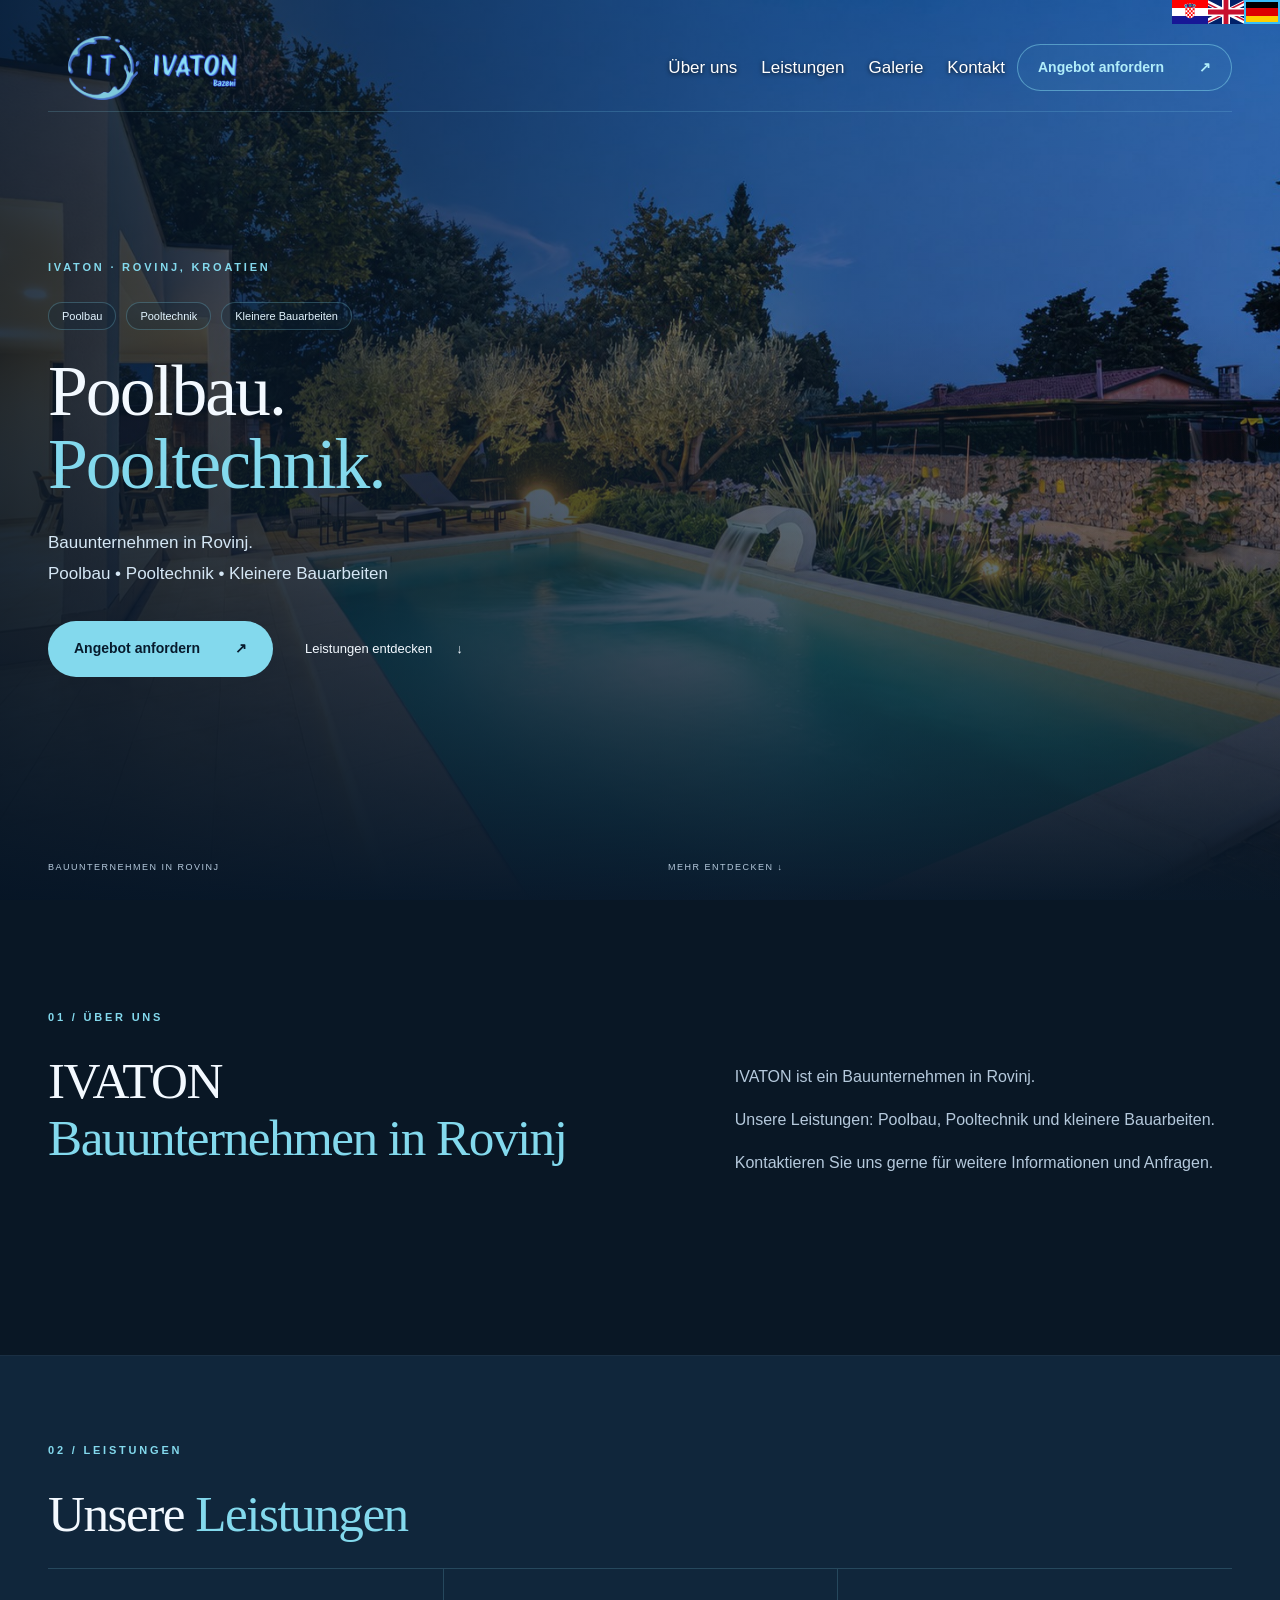
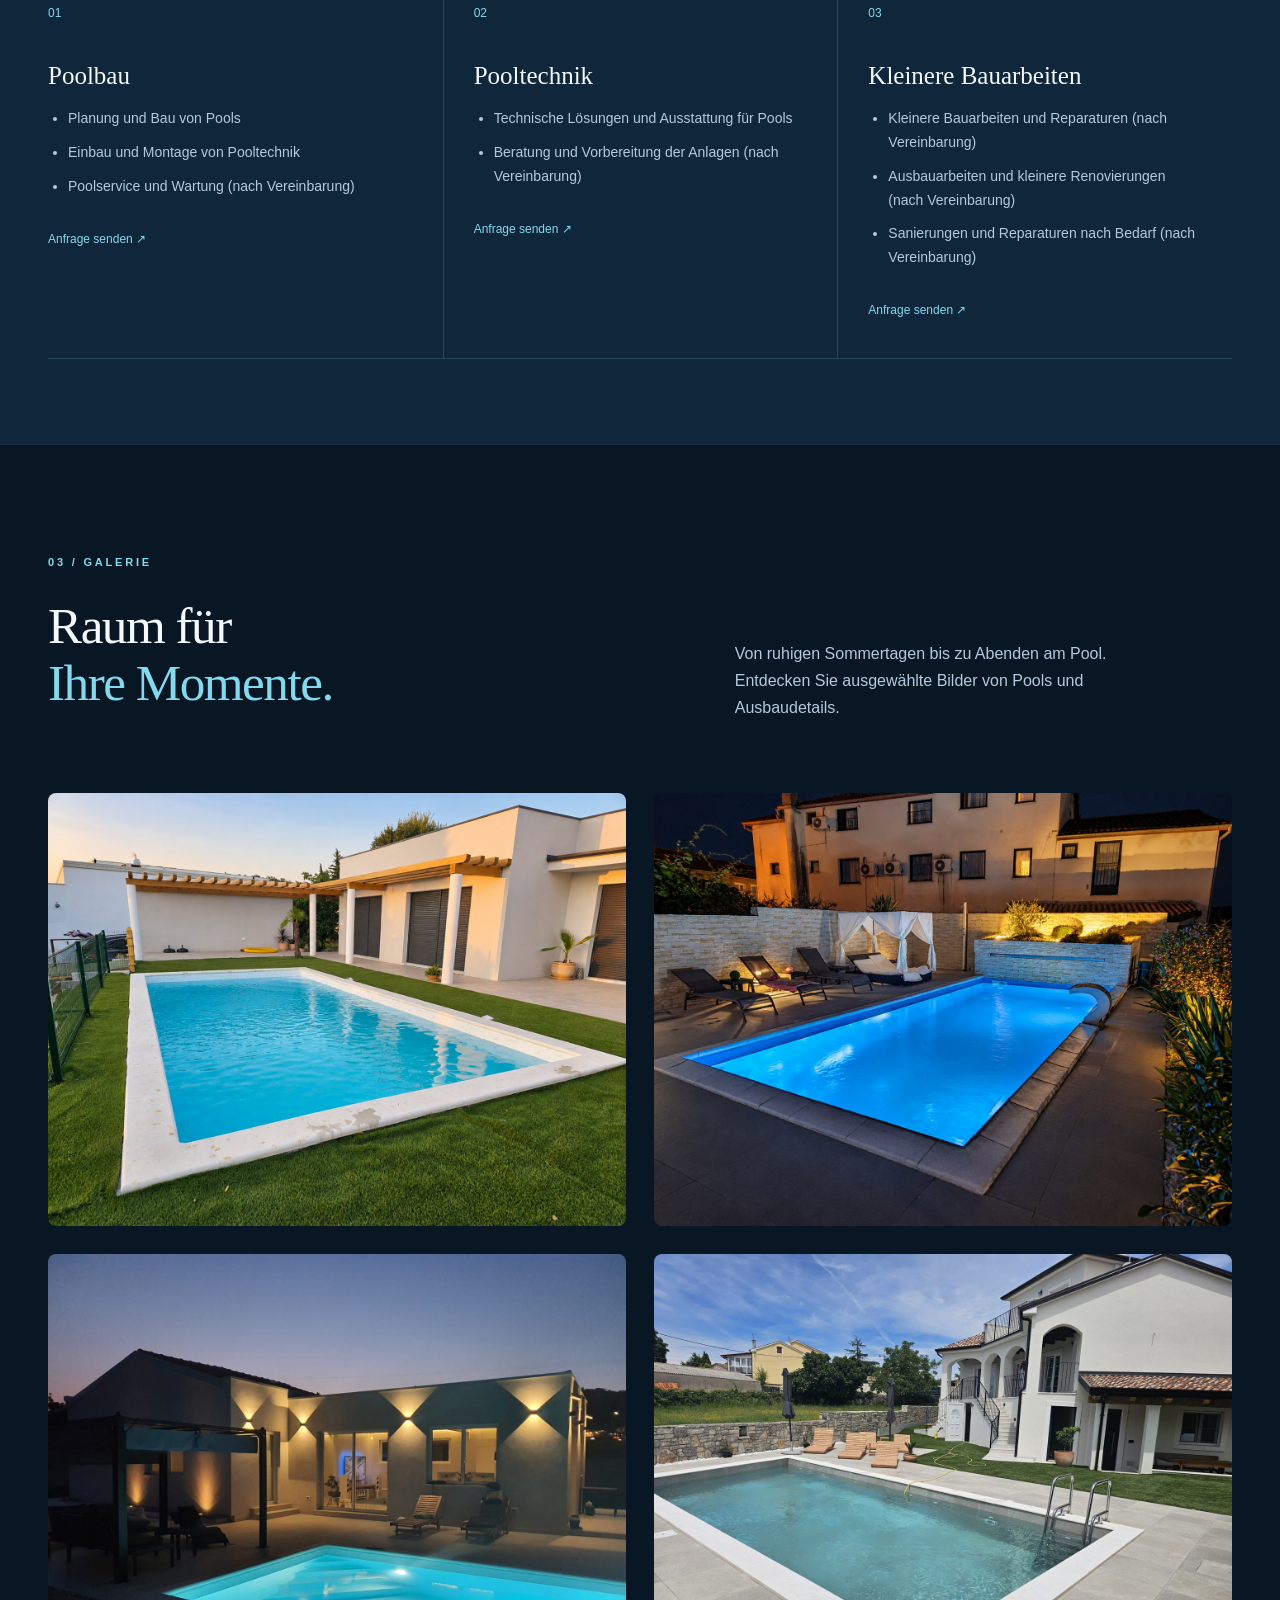
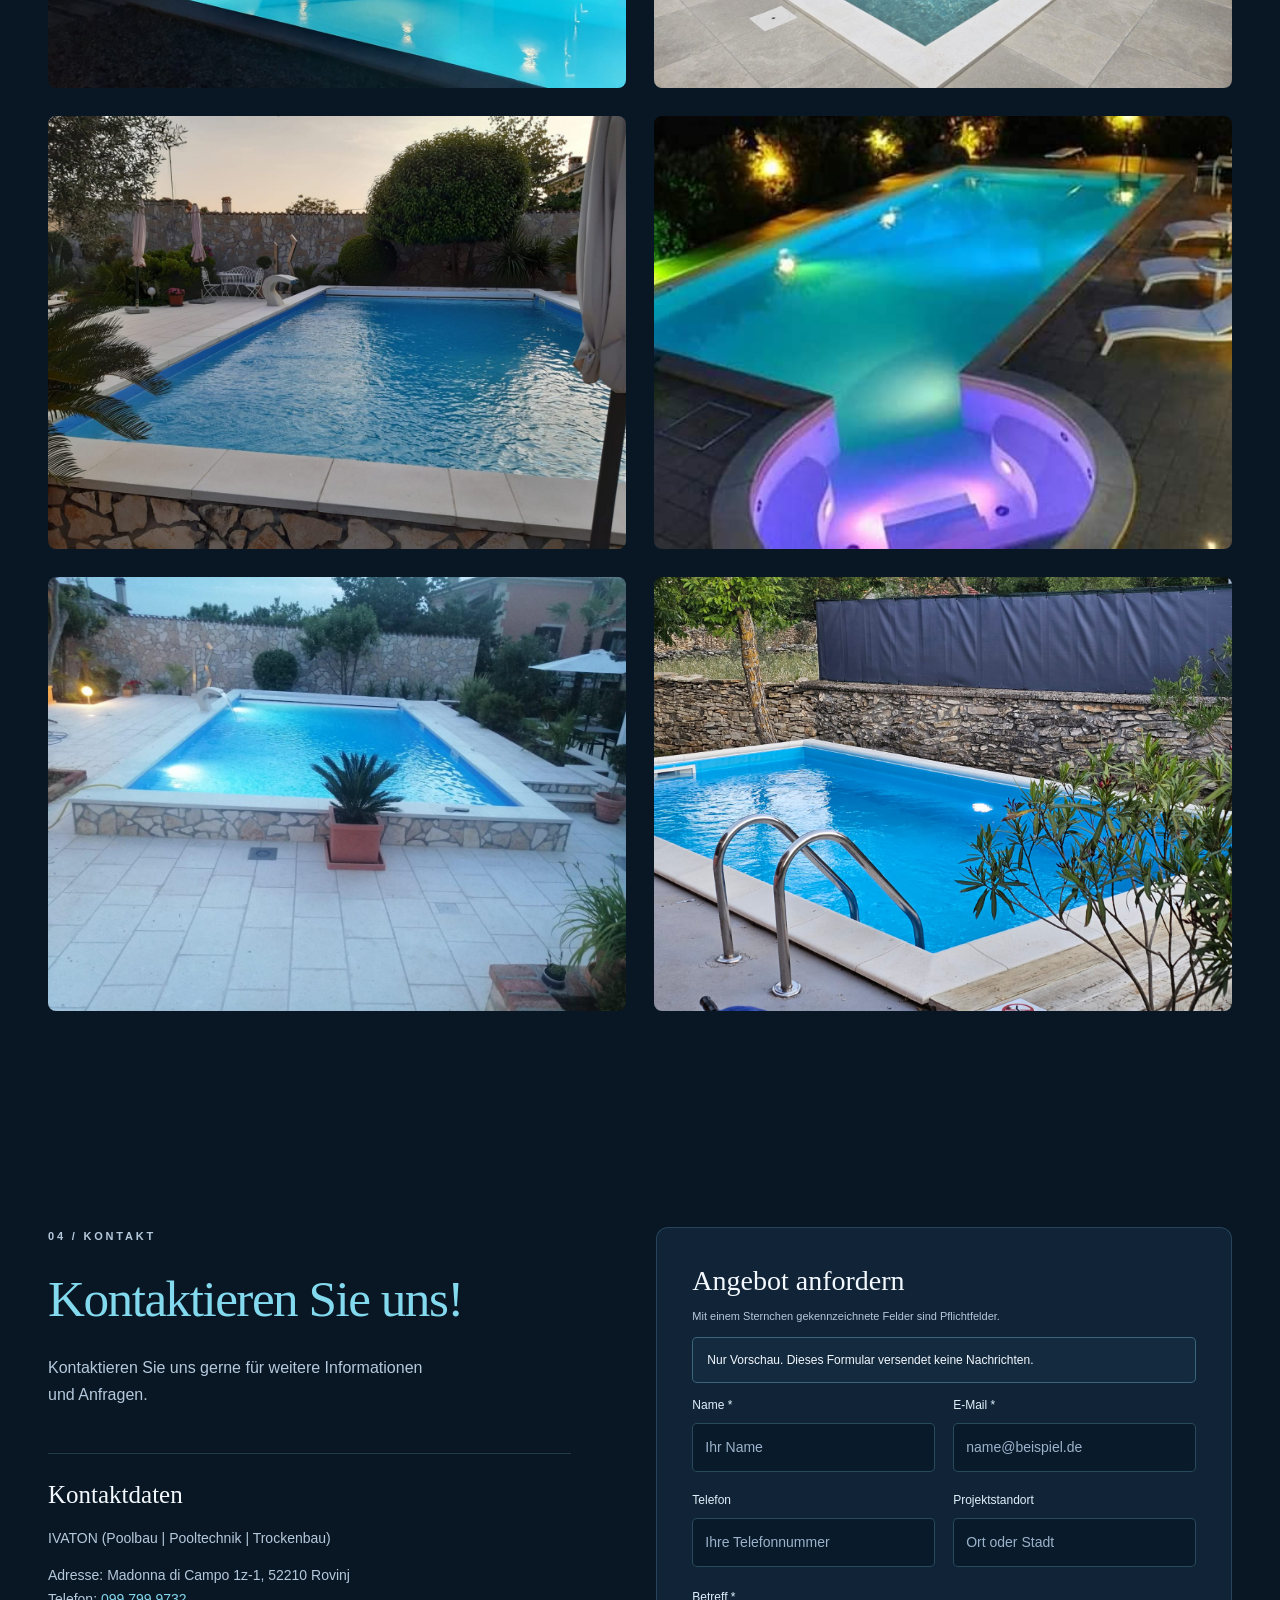
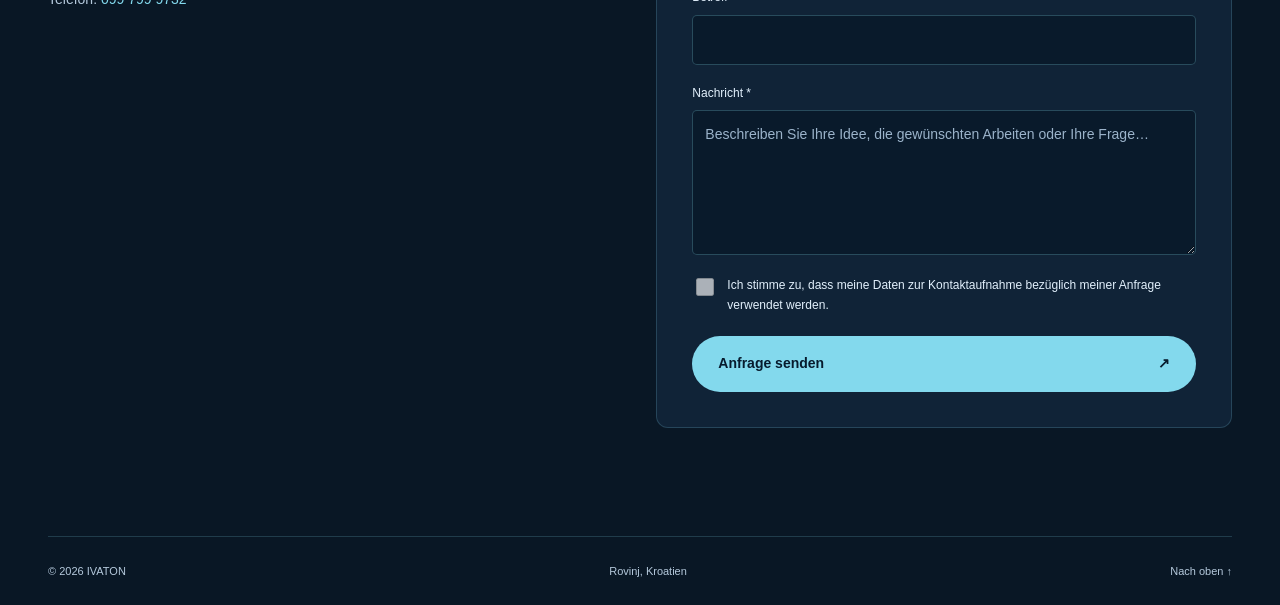
==== commit a6f9d7c2: "Remove visible gallery captions" ====
--- a/de.html
+++ b/de.html
@@ -44,7 +44,7 @@
 <article><span class="number">02</span><h3>Pooltechnik</h3><ul><li>Technische Lösungen und Ausstattung für Pools</li><li>Beratung und Vorbereitung der Anlagen (nach Vereinbarung)</li></ul><a href="#kontakt">Anfrage senden ↗</a></article>
 <article><span class="number">03</span><h3>Kleinere Bauarbeiten</h3><ul><li>Kleinere Bauarbeiten und Reparaturen (nach Vereinbarung)</li><li>Ausbauarbeiten und kleinere Renovierungen (nach Vereinbarung)</li><li>Sanierungen und Reparaturen nach Bedarf (nach Vereinbarung)</li></ul><a href="#kontakt">Anfrage senden ↗</a></article>
 </div></div></section>
-<section id="galerija" class="section wrap"><div class="section-heading"><div><p class="eyebrow">03 / GALERIE</p><h2>Raum für<br><em>Ihre Momente.</em></h2></div><p>Von ruhigen Sommertagen bis zu Abenden am Pool. Entdecken Sie ausgewählte Bilder von Pools und Ausbaudetails.</p></div><div class="pool-gallery"><a href="images/pool-101.jpg" target="_blank" rel="noopener" aria-label="Pool an einer modernen Villa — Foto öffnen"><figure><img src="images/pool-101.jpg" alt="Pool an einer modernen Villa" loading="lazy" decoding="async"><figcaption>Pool an einer modernen Villa<span aria-hidden="true"> ↗</span></figcaption></figure></a><a href="images/pool-045.jpg" target="_blank" rel="noopener" aria-label="Abendliche Poolbeleuchtung — Foto öffnen"><figure><img src="images/pool-045.jpg" alt="Abendliche Poolbeleuchtung" loading="lazy" decoding="async"><figcaption>Abendliche Poolbeleuchtung<span aria-hidden="true"> ↗</span></figcaption></figure></a><a href="images/pool-056.jpg" target="_blank" rel="noopener" aria-label="Pool und Terrasse in der Abenddämmerung — Foto öffnen"><figure><img src="images/pool-056.jpg" alt="Pool und Terrasse in der Abenddämmerung" loading="lazy" decoding="async"><figcaption>Pool und Terrasse in der Abenddämmerung<span aria-hidden="true"> ↗</span></figcaption></figure></a><a href="images/pool-103.jpg" target="_blank" rel="noopener" aria-label="Pool an einem Einfamilienhaus — Foto öffnen"><figure><img src="images/pool-103.jpg" alt="Pool an einem Einfamilienhaus" loading="lazy" decoding="async"><figcaption>Pool an einem Einfamilienhaus<span aria-hidden="true"> ↗</span></figcaption></figure></a><a href="images/pool-067.jpg" target="_blank" rel="noopener" aria-label="Pool in einem mediterranen Garten — Foto öffnen"><figure><img src="images/pool-067.jpg" alt="Pool in einem mediterranen Garten" loading="lazy" decoding="async"><figcaption>Pool in einem mediterranen Garten<span aria-hidden="true"> ↗</span></figcaption></figure></a><a href="images/pool-053.jpg" target="_blank" rel="noopener" aria-label="Pool mit Hydromassagebereich — Foto öffnen"><figure><img src="images/pool-053.jpg" alt="Pool mit Hydromassagebereich" loading="lazy" decoding="async"><figcaption>Pool mit Hydromassagebereich<span aria-hidden="true"> ↗</span></figcaption></figure></a><a href="images/pool-051.jpg" target="_blank" rel="noopener" aria-label="Pool mit Wasserspiel — Foto öffnen"><figure><img src="images/pool-051.jpg" alt="Pool mit Wasserspiel" loading="lazy" decoding="async"><figcaption>Pool mit Wasserspiel<span aria-hidden="true"> ↗</span></figcaption></figure></a><a href="images/pool-105.jpg" target="_blank" rel="noopener" aria-label="Pool mit Natursteinmauer — Foto öffnen"><figure><img src="images/pool-105.jpg" alt="Pool mit Natursteinmauer" loading="lazy" decoding="async"><figcaption>Pool mit Natursteinmauer<span aria-hidden="true"> ↗</span></figcaption></figure></a></div></section>
+<section id="galerija" class="section wrap"><div class="section-heading"><div><p class="eyebrow">03 / GALERIE</p><h2>Raum für<br><em>Ihre Momente.</em></h2></div><p>Von ruhigen Sommertagen bis zu Abenden am Pool. Entdecken Sie ausgewählte Bilder von Pools und Ausbaudetails.</p></div><div class="pool-gallery"><a href="images/pool-101.jpg" target="_blank" rel="noopener" aria-label="Pool an einer modernen Villa — Foto öffnen"><figure><img src="images/pool-101.jpg" alt="Pool an einer modernen Villa" loading="lazy" decoding="async"></figure></a><a href="images/pool-045.jpg" target="_blank" rel="noopener" aria-label="Abendliche Poolbeleuchtung — Foto öffnen"><figure><img src="images/pool-045.jpg" alt="Abendliche Poolbeleuchtung" loading="lazy" decoding="async"></figure></a><a href="images/pool-056.jpg" target="_blank" rel="noopener" aria-label="Pool und Terrasse in der Abenddämmerung — Foto öffnen"><figure><img src="images/pool-056.jpg" alt="Pool und Terrasse in der Abenddämmerung" loading="lazy" decoding="async"></figure></a><a href="images/pool-103.jpg" target="_blank" rel="noopener" aria-label="Pool an einem Einfamilienhaus — Foto öffnen"><figure><img src="images/pool-103.jpg" alt="Pool an einem Einfamilienhaus" loading="lazy" decoding="async"></figure></a><a href="images/pool-067.jpg" target="_blank" rel="noopener" aria-label="Pool in einem mediterranen Garten — Foto öffnen"><figure><img src="images/pool-067.jpg" alt="Pool in einem mediterranen Garten" loading="lazy" decoding="async"></figure></a><a href="images/pool-053.jpg" target="_blank" rel="noopener" aria-label="Pool mit Hydromassagebereich — Foto öffnen"><figure><img src="images/pool-053.jpg" alt="Pool mit Hydromassagebereich" loading="lazy" decoding="async"></figure></a><a href="images/pool-051.jpg" target="_blank" rel="noopener" aria-label="Pool mit Wasserspiel — Foto öffnen"><figure><img src="images/pool-051.jpg" alt="Pool mit Wasserspiel" loading="lazy" decoding="async"></figure></a><a href="images/pool-105.jpg" target="_blank" rel="noopener" aria-label="Pool mit Natursteinmauer — Foto öffnen"><figure><img src="images/pool-105.jpg" alt="Pool mit Natursteinmauer" loading="lazy" decoding="async"></figure></a></div></section>
 <section id="kontakt" class="section wrap contact-grid">
   <div><p class="eyebrow">04 / KONTAKT</p><h2><em>Kontaktieren Sie uns!</em></h2><p>Kontaktieren Sie uns gerne für weitere Informationen und Anfragen.</p><div class="contact-note"><h3>Kontaktdaten</h3><p>IVATON (Poolbau | Pooltechnik | Trockenbau)</p><address>Adresse: Madonna di Campo 1z-1, 52210 Rovinj<br>Telefon: <a href="tel:+385997999732">099 799 9732</a></address></div></div>
   <form aria-describedby="preview-notice">
